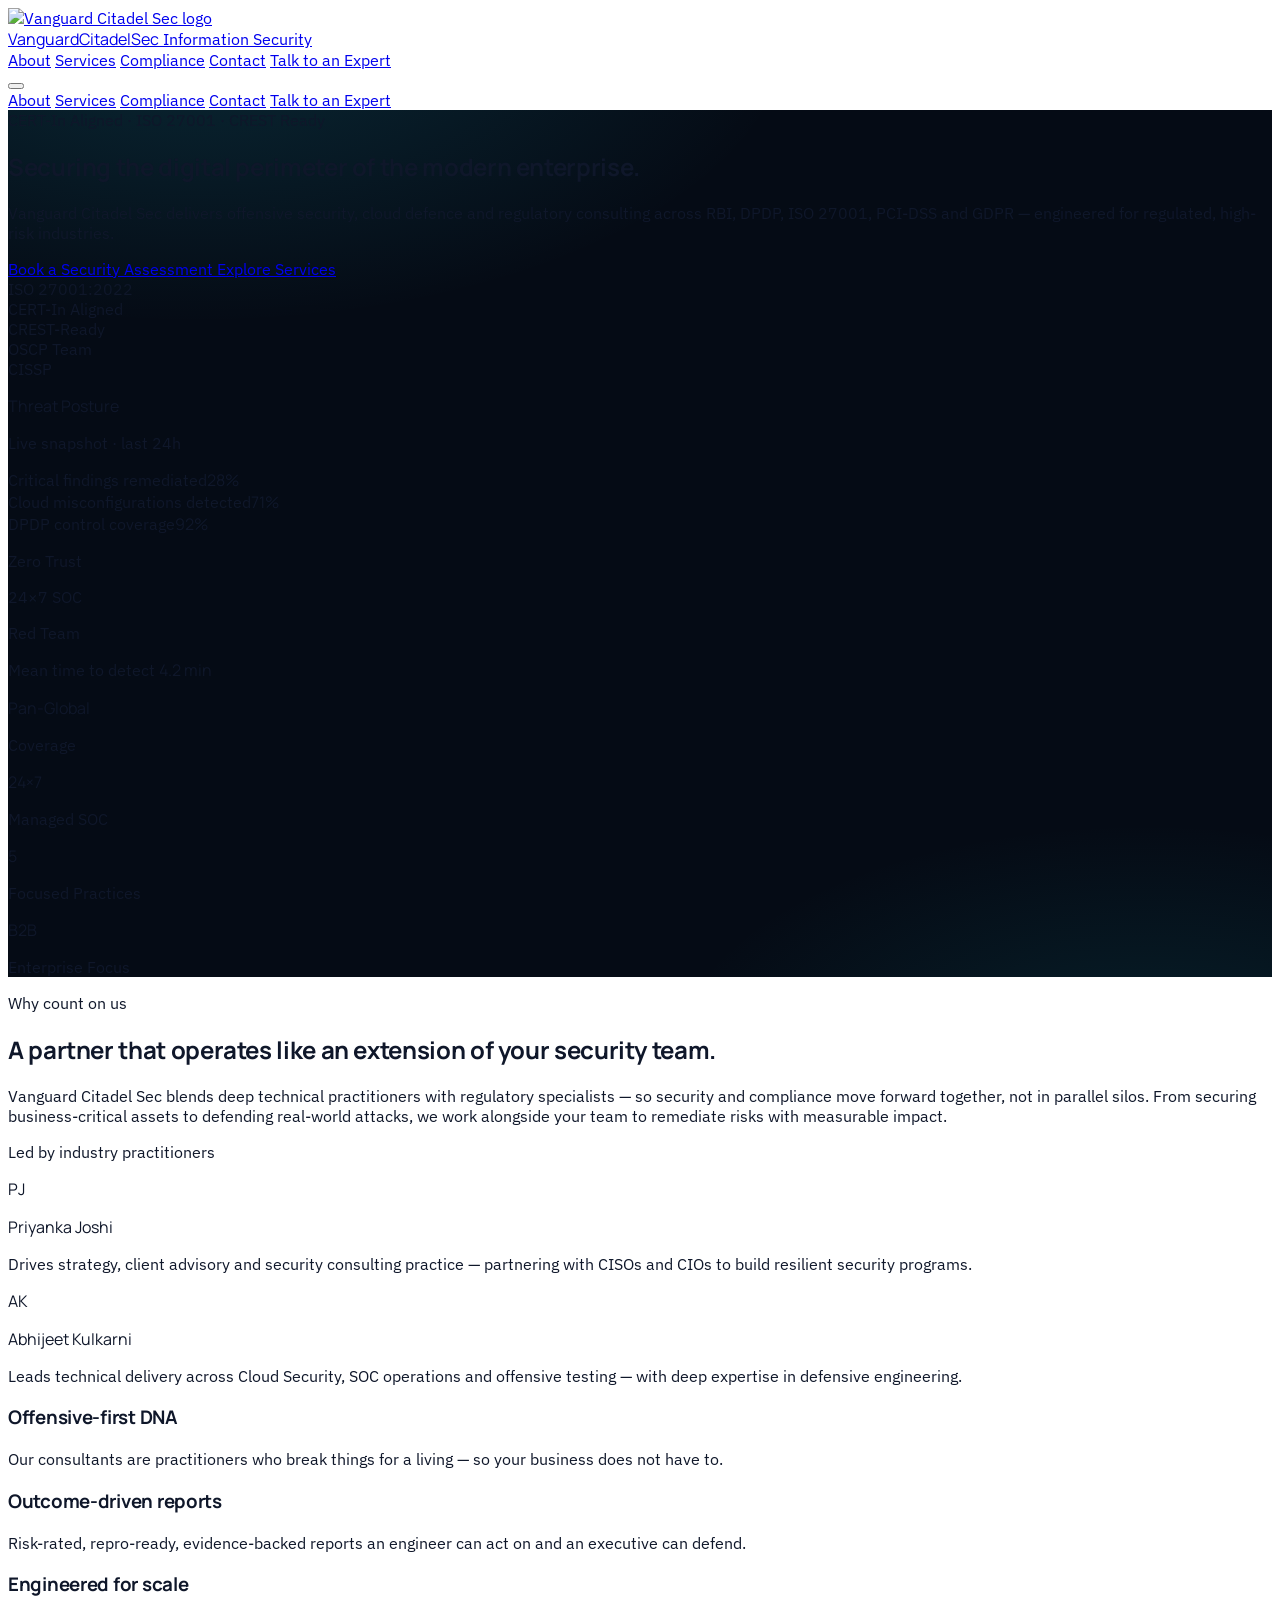
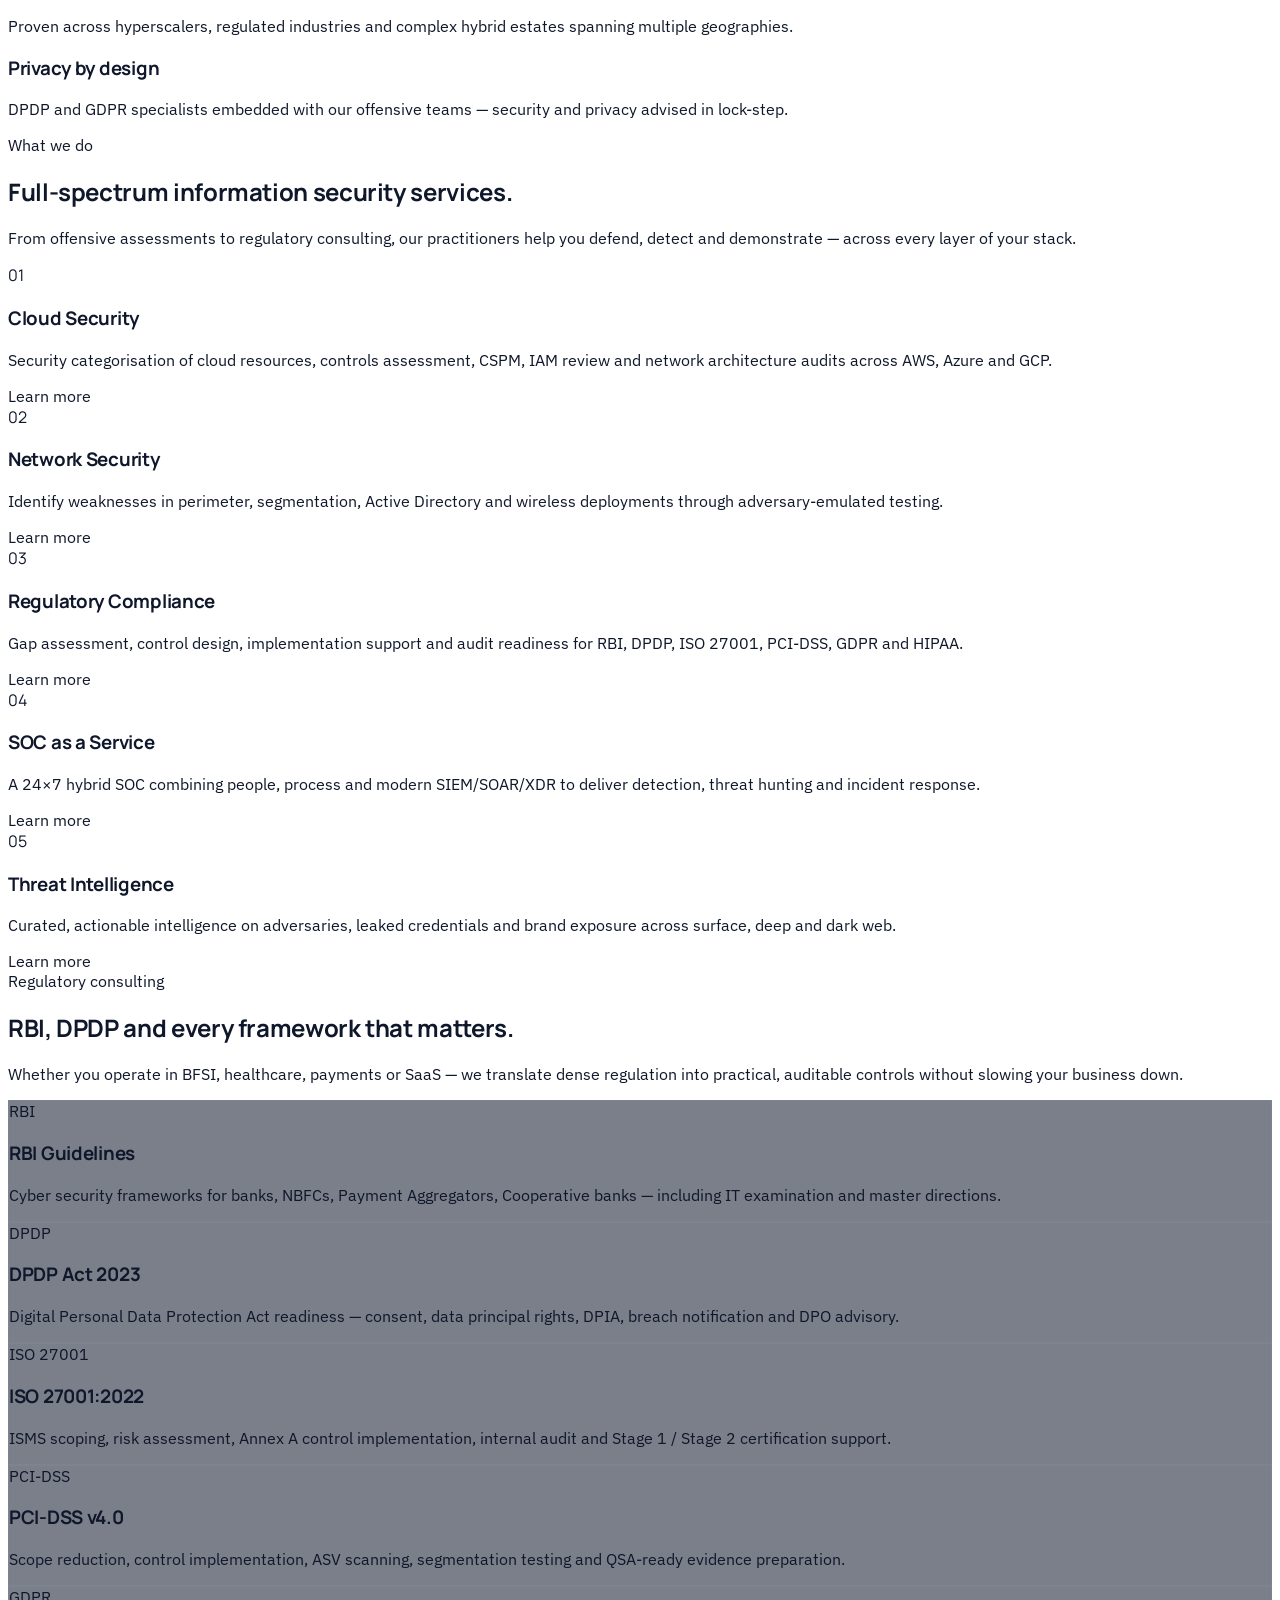
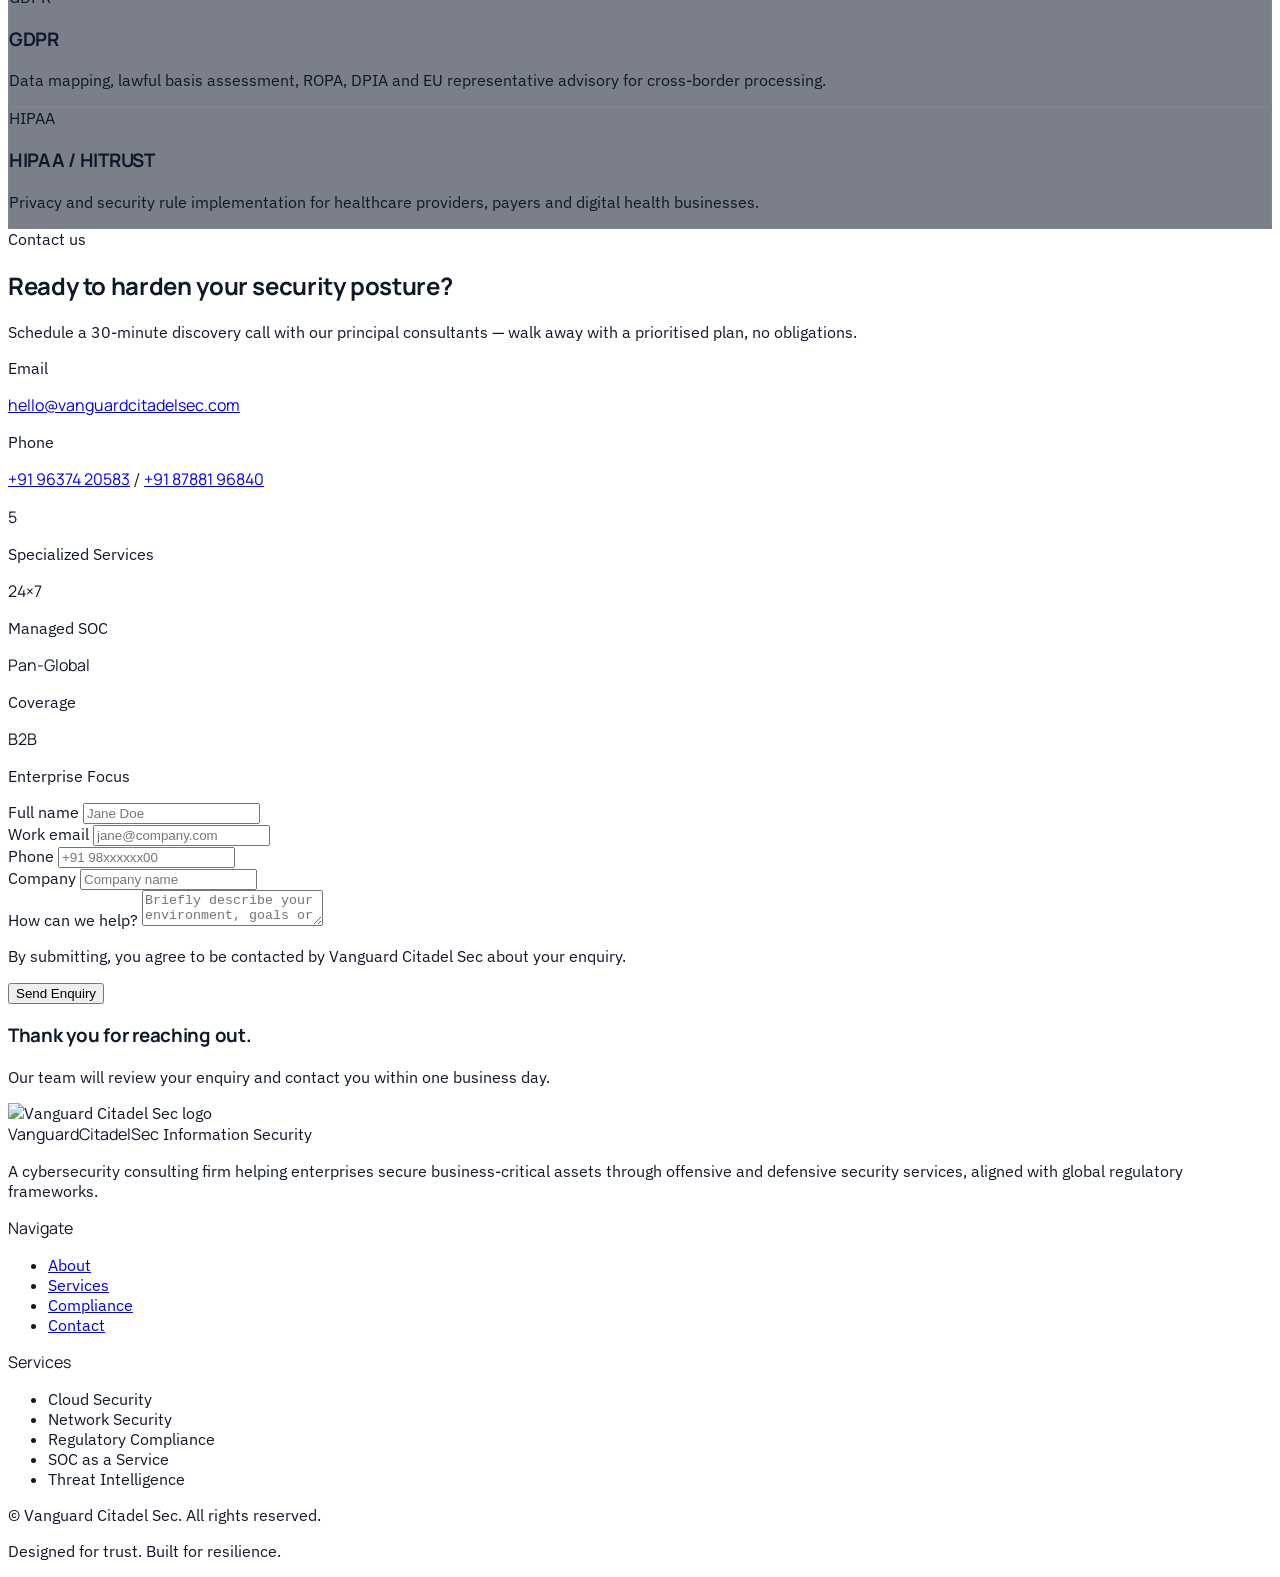
==== exports/alternating-theme/index.html @ a5747450 "auto-commit for 48ecdafd-5407-488c-833c-3a4fef40ceae" ====
<!DOCTYPE html>
<html lang="en">
<head>
  <meta charset="UTF-8" />
  <meta name="viewport" content="width=device-width, initial-scale=1.0" />
  <title>Vanguard Citadel Sec — Information Security, Compliance & Managed SOC</title>
  <meta name="description" content="Vanguard Citadel Sec delivers offensive security, cloud defence and regulatory consulting across RBI, DPDP, ISO 27001, PCI-DSS and GDPR." />

  <script src="https://cdn.tailwindcss.com"></script>
  <link rel="preconnect" href="https://fonts.googleapis.com" />
  <link rel="preconnect" href="https://fonts.gstatic.com" crossorigin />
  <link href="https://fonts.googleapis.com/css2?family=Manrope:wght@400;500;600;700;800&family=IBM+Plex+Sans:wght@400;500;600&display=swap" rel="stylesheet" />
  <script src="https://unpkg.com/lucide@latest"></script>

  <style>
    html { scroll-behavior: smooth; }
    body { font-family: 'IBM Plex Sans', system-ui, sans-serif; color: #0F172A; background: #ffffff; }
    h1,h2,h3,h4,h5,h6 { font-family: 'Manrope', system-ui, sans-serif; letter-spacing: -0.015em; }
    ::selection { background: #06B6D4; color: #ffffff; }

    .bg-radial-cyan {
      background:
        radial-gradient(1000px 500px at 15% -10%, rgba(34, 211, 238, 0.15), transparent 60%),
        radial-gradient(800px 400px at 90% 110%, rgba(20, 184, 197, 0.12), transparent 60%),
        #050B15;
    }
    .bg-radial-cyan-soft {
      background:
        radial-gradient(700px 320px at 100% 0%, rgba(34, 211, 238, 0.10), transparent 55%),
        #050B15;
    }
    .bg-grid-dark {
      background-image:
        linear-gradient(to right, rgba(148, 163, 184, 0.07) 1px, transparent 1px),
        linear-gradient(to bottom, rgba(148, 163, 184, 0.07) 1px, transparent 1px);
      background-size: 56px 56px;
    }
    .card-dark {
      background-color: rgba(15, 23, 42, 0.55);
      border: 1px solid rgba(148, 163, 184, 0.10);
      backdrop-filter: blur(6px);
      transition: all .3s ease;
    }
    .card-dark:hover {
      border-color: rgba(34, 211, 238, 0.35);
      box-shadow: 0 0 0 1px rgba(34, 211, 238, 0.10), 0 20px 40px -20px rgba(34, 211, 238, 0.20);
    }
    @keyframes fadeUp { from {opacity:0;transform:translateY(16px)} to {opacity:1;transform:translateY(0)} }
    .animate-fade-up { animation: fadeUp .7s ease-out both; }
    .animate-delay-200 { animation-delay: .2s; }
    @keyframes pulseDot { 0%,100%{opacity:1} 50%{opacity:.35} }
    .pulse-dot { animation: pulseDot 1.8s ease-in-out infinite; }
    @keyframes barGrow { from { width: 0% } }
    .bar-animate { animation: barGrow 1.2s ease-out both; }
  </style>
</head>
<body class="text-slate-900 bg-white">

<!-- ========== NAV (dark) ========== -->
<header id="navbar" class="fixed top-0 left-0 right-0 z-50 transition-all duration-300 bg-[#050B15]/40 backdrop-blur-md border-b border-transparent">
  <div class="max-w-7xl mx-auto px-4 sm:px-6 lg:px-8 h-16 flex items-center justify-between">
    <a href="#home" class="flex items-center gap-3 group">
      <img src="https://customer-assets-m6fa6gv7.emergentagent.net/job_security-hub-151/artifacts/tc1fu0c7_logo.jpeg" alt="Vanguard Citadel Sec logo" class="h-10 w-10 rounded-full ring-1 ring-cyan-500/20 group-hover:ring-cyan-400/50 transition-all" />
      <div class="flex flex-col leading-tight text-left">
        <span class="font-extrabold tracking-tight text-white text-sm sm:text-base" style="font-family:'Manrope',sans-serif;">Vanguard<span class="text-cyan-400">Citadel</span>Sec</span>
        <span class="text-[10px] tracking-[0.25em] uppercase text-slate-400 font-semibold">Information Security</span>
      </div>
    </a>
    <nav class="hidden md:flex items-center gap-8">
      <a href="#about" class="text-sm font-medium text-slate-300 hover:text-cyan-400 transition-colors">About</a>
      <a href="#services" class="text-sm font-medium text-slate-300 hover:text-cyan-400 transition-colors">Services</a>
      <a href="#compliance" class="text-sm font-medium text-slate-300 hover:text-cyan-400 transition-colors">Compliance</a>
      <a href="#contact" class="text-sm font-medium text-slate-300 hover:text-cyan-400 transition-colors">Contact</a>
      <a href="#contact" class="inline-flex items-center rounded-md bg-cyan-400 px-4 py-2 text-sm font-bold text-[#050B15] hover:bg-cyan-300 transition-colors shadow-[0_0_25px_rgba(34,211,238,0.35)]">Talk to an Expert</a>
    </nav>
    <button id="mobileToggle" class="md:hidden inline-flex items-center justify-center h-10 w-10 rounded-md text-slate-200 hover:bg-white/5" aria-label="Toggle menu">
      <i data-lucide="menu" class="h-5 w-5"></i>
    </button>
  </div>
  <div id="mobileMenu" class="hidden md:hidden border-t border-slate-800 bg-[#050B15]/95 backdrop-blur-xl">
    <div class="px-4 py-4 flex flex-col gap-2">
      <a href="#about" class="text-left px-3 py-2 rounded-md text-sm font-medium text-slate-200 hover:bg-white/5">About</a>
      <a href="#services" class="text-left px-3 py-2 rounded-md text-sm font-medium text-slate-200 hover:bg-white/5">Services</a>
      <a href="#compliance" class="text-left px-3 py-2 rounded-md text-sm font-medium text-slate-200 hover:bg-white/5">Compliance</a>
      <a href="#contact" class="text-left px-3 py-2 rounded-md text-sm font-medium text-slate-200 hover:bg-white/5">Contact</a>
      <a href="#contact" class="mt-2 inline-flex items-center justify-center rounded-md bg-cyan-400 px-4 py-2 text-sm font-bold text-[#050B15]">Talk to an Expert</a>
    </div>
  </div>
</header>

<!-- ========== HERO (dark) ========== -->
<section id="home" class="relative pt-32 pb-16 lg:pt-40 lg:pb-24 bg-radial-cyan overflow-hidden">
  <div aria-hidden class="absolute inset-0 bg-grid-dark opacity-30" style="mask-image: radial-gradient(ellipse at top, black 35%, transparent 80%); -webkit-mask-image: radial-gradient(ellipse at top, black 35%, transparent 80%);"></div>

  <div class="relative max-w-7xl mx-auto px-4 sm:px-6 lg:px-8 grid lg:grid-cols-12 gap-12 lg:gap-16 items-center">
    <div class="lg:col-span-7 animate-fade-up">
      <div class="inline-flex items-center gap-2 rounded-full border border-cyan-500/25 bg-cyan-400/5 px-3 py-1.5 text-xs font-semibold text-cyan-300">
        <i data-lucide="sparkles" class="h-3.5 w-3.5"></i>
        <span class="tracking-wide">CERT-In Aligned · ISO 27001 · CREST Ready</span>
      </div>
      <h1 class="mt-6 text-4xl sm:text-5xl lg:text-6xl font-extrabold tracking-tight text-white leading-[1.05]" style="font-family:'Manrope',sans-serif;">
        Securing the digital <span class="text-cyan-400">perimeter</span> of the modern enterprise.
      </h1>
      <p class="mt-6 max-w-2xl text-base sm:text-lg leading-relaxed text-slate-300">
        Vanguard Citadel Sec delivers offensive security, cloud defence and regulatory consulting across RBI, DPDP, ISO 27001, PCI-DSS and GDPR — engineered for regulated, high-risk industries.
      </p>
      <div class="mt-8 flex flex-wrap items-center gap-4">
        <a href="#contact" class="inline-flex items-center gap-2 rounded-md bg-cyan-400 px-6 py-3 text-sm font-bold text-[#050B15] hover:bg-cyan-300 transition-colors shadow-[0_0_35px_rgba(34,211,238,0.35)]">
          Book a Security Assessment <i data-lucide="arrow-right" class="h-4 w-4"></i>
        </a>
        <a href="#services" class="inline-flex items-center gap-2 rounded-md border border-slate-700 bg-white/5 px-6 py-3 text-sm font-semibold text-slate-100 hover:border-cyan-500/50 hover:bg-white/10 transition-colors">Explore Services</a>
      </div>
      <div class="mt-10 grid grid-cols-2 sm:grid-cols-3 lg:grid-cols-5 gap-x-6 gap-y-3">
        <div class="flex items-center gap-2 text-xs sm:text-sm text-slate-400"><i data-lucide="check-circle-2" class="h-4 w-4 text-cyan-400 shrink-0"></i><span>ISO 27001:2022</span></div>
        <div class="flex items-center gap-2 text-xs sm:text-sm text-slate-400"><i data-lucide="check-circle-2" class="h-4 w-4 text-cyan-400 shrink-0"></i><span>CERT-In Aligned</span></div>
        <div class="flex items-center gap-2 text-xs sm:text-sm text-slate-400"><i data-lucide="check-circle-2" class="h-4 w-4 text-cyan-400 shrink-0"></i><span>CREST-Ready</span></div>
        <div class="flex items-center gap-2 text-xs sm:text-sm text-slate-400"><i data-lucide="check-circle-2" class="h-4 w-4 text-cyan-400 shrink-0"></i><span>OSCP Team</span></div>
        <div class="flex items-center gap-2 text-xs sm:text-sm text-slate-400"><i data-lucide="check-circle-2" class="h-4 w-4 text-cyan-400 shrink-0"></i><span>CISSP</span></div>
      </div>
    </div>

    <div class="lg:col-span-5 animate-fade-up animate-delay-200">
      <div class="relative rounded-2xl border border-slate-800/80 bg-slate-900/60 backdrop-blur-xl p-6 shadow-2xl">
        <div class="absolute -inset-px rounded-2xl bg-gradient-to-br from-cyan-500/10 via-transparent to-transparent pointer-events-none"></div>
        <div class="relative flex items-start justify-between">
          <div class="flex items-center gap-3">
            <span class="inline-flex h-10 w-10 items-center justify-center rounded-md bg-cyan-400/10 text-cyan-400 border border-cyan-400/20"><i data-lucide="shield-check" class="h-5 w-5"></i></span>
            <div>
              <p class="font-semibold text-white" style="font-family:'Manrope',sans-serif;">Threat Posture</p>
              <p class="text-xs text-slate-400">Live snapshot · last 24h</p>
            </div>
          </div>
          <span class="relative flex h-3 w-3">
            <span class="pulse-dot absolute inline-flex h-full w-full rounded-full bg-emerald-400 opacity-75"></span>
            <span class="relative inline-flex rounded-full h-3 w-3 bg-emerald-400"></span>
          </span>
        </div>
        <div class="relative mt-6 space-y-5">
          <div>
            <div class="flex items-center justify-between text-sm"><span class="text-slate-300">Critical findings remediated</span><span class="font-bold text-white" style="font-family:'Manrope',sans-serif;">28%</span></div>
            <div class="mt-2 h-1.5 w-full rounded-full bg-slate-800 overflow-hidden"><div class="bar-animate h-full rounded-full bg-gradient-to-r from-cyan-500 to-cyan-300" style="width:28%"></div></div>
          </div>
          <div>
            <div class="flex items-center justify-between text-sm"><span class="text-slate-300">Cloud misconfigurations detected</span><span class="font-bold text-white" style="font-family:'Manrope',sans-serif;">71%</span></div>
            <div class="mt-2 h-1.5 w-full rounded-full bg-slate-800 overflow-hidden"><div class="bar-animate h-full rounded-full bg-gradient-to-r from-cyan-500 to-cyan-300" style="width:71%"></div></div>
          </div>
          <div>
            <div class="flex items-center justify-between text-sm"><span class="text-slate-300">DPDP control coverage</span><span class="font-bold text-white" style="font-family:'Manrope',sans-serif;">92%</span></div>
            <div class="mt-2 h-1.5 w-full rounded-full bg-slate-800 overflow-hidden"><div class="bar-animate h-full rounded-full bg-gradient-to-r from-cyan-500 to-cyan-300" style="width:92%"></div></div>
          </div>
        </div>
        <div class="relative mt-6 grid grid-cols-3 gap-3">
          <div class="rounded-lg border border-slate-800 bg-slate-950/60 p-3 text-center hover:border-cyan-500/40 transition-colors"><i data-lucide="shield" class="h-4 w-4 text-cyan-400 mx-auto"></i><p class="mt-2 text-[11px] font-semibold text-slate-200">Zero Trust</p></div>
          <div class="rounded-lg border border-slate-800 bg-slate-950/60 p-3 text-center hover:border-cyan-500/40 transition-colors"><i data-lucide="server" class="h-4 w-4 text-cyan-400 mx-auto"></i><p class="mt-2 text-[11px] font-semibold text-slate-200">24×7 SOC</p></div>
          <div class="rounded-lg border border-slate-800 bg-slate-950/60 p-3 text-center hover:border-cyan-500/40 transition-colors"><i data-lucide="swords" class="h-4 w-4 text-cyan-400 mx-auto"></i><p class="mt-2 text-[11px] font-semibold text-slate-200">Red Team</p></div>
        </div>
        <div class="relative mt-6 flex items-center justify-between rounded-lg border border-cyan-500/20 bg-cyan-400/5 px-4 py-3">
          <span class="text-[10px] tracking-[0.2em] uppercase font-semibold text-cyan-300">Mean time to detect</span>
          <span class="text-lg font-extrabold text-white" style="font-family:'Manrope',sans-serif;">4.2 min</span>
        </div>
      </div>
    </div>
  </div>

  <div class="relative max-w-7xl mx-auto px-4 sm:px-6 lg:px-8 mt-20">
    <div class="grid grid-cols-2 sm:grid-cols-4 gap-4 lg:gap-6">
      <div class="rounded-xl border border-slate-800/70 bg-slate-900/30 p-5 hover:border-cyan-500/30 transition-colors"><p class="text-2xl sm:text-3xl font-extrabold text-white" style="font-family:'Manrope',sans-serif;">Pan-Global</p><p class="mt-1 text-xs tracking-wider uppercase text-slate-400 font-semibold">Coverage</p></div>
      <div class="rounded-xl border border-slate-800/70 bg-slate-900/30 p-5 hover:border-cyan-500/30 transition-colors"><p class="text-2xl sm:text-3xl font-extrabold text-white" style="font-family:'Manrope',sans-serif;">24×7</p><p class="mt-1 text-xs tracking-wider uppercase text-slate-400 font-semibold">Managed SOC</p></div>
      <div class="rounded-xl border border-slate-800/70 bg-slate-900/30 p-5 hover:border-cyan-500/30 transition-colors"><p class="text-2xl sm:text-3xl font-extrabold text-white" style="font-family:'Manrope',sans-serif;">5</p><p class="mt-1 text-xs tracking-wider uppercase text-slate-400 font-semibold">Focused Practices</p></div>
      <div class="rounded-xl border border-slate-800/70 bg-slate-900/30 p-5 hover:border-cyan-500/30 transition-colors"><p class="text-2xl sm:text-3xl font-extrabold text-white" style="font-family:'Manrope',sans-serif;">B2B</p><p class="mt-1 text-xs tracking-wider uppercase text-slate-400 font-semibold">Enterprise Focus</p></div>
    </div>
  </div>
</section>

<!-- ========== ABOUT (light) ========== -->
<section id="about" class="relative py-20 lg:py-28 bg-white">
  <div class="max-w-7xl mx-auto px-4 sm:px-6 lg:px-8">
    <div class="grid lg:grid-cols-12 gap-12 items-start">
      <div class="lg:col-span-5">
        <span class="text-xs tracking-[0.25em] uppercase font-semibold text-cyan-600">Why count on us</span>
        <h2 class="mt-4 text-3xl sm:text-4xl lg:text-5xl font-bold tracking-tight text-slate-900 leading-[1.1]" style="font-family:'Manrope',sans-serif;">
          A partner that operates like an <span class="text-cyan-600">extension</span> of your security team.
        </h2>
        <p class="mt-6 text-base sm:text-lg leading-relaxed text-slate-600">
          Vanguard Citadel Sec blends deep technical practitioners with regulatory specialists — so security and compliance move forward together, not in parallel silos. From securing business-critical assets to defending real-world attacks, we work alongside your team to remediate risks with measurable impact.
        </p>

        <div class="mt-10 space-y-4">
          <p class="text-xs tracking-[0.25em] uppercase font-semibold text-slate-500">Led by industry practitioners</p>
          <div class="flex items-start gap-4 rounded-xl border border-slate-200 bg-white p-5 hover:border-cyan-400 hover:shadow-md transition-all">
            <div class="h-12 w-12 shrink-0 rounded-lg bg-cyan-50 border border-cyan-200 text-cyan-700 flex items-center justify-center font-bold text-base" style="font-family:'Manrope',sans-serif;">PJ</div>
            <div>
              <p class="font-semibold text-slate-900" style="font-family:'Manrope',sans-serif;">Priyanka Joshi</p>
              <p class="mt-2 text-sm text-slate-600 leading-relaxed">Drives strategy, client advisory and security consulting practice — partnering with CISOs and CIOs to build resilient security programs.</p>
            </div>
          </div>
          <div class="flex items-start gap-4 rounded-xl border border-slate-200 bg-white p-5 hover:border-cyan-400 hover:shadow-md transition-all">
            <div class="h-12 w-12 shrink-0 rounded-lg bg-cyan-50 border border-cyan-200 text-cyan-700 flex items-center justify-center font-bold text-base" style="font-family:'Manrope',sans-serif;">AK</div>
            <div>
              <p class="font-semibold text-slate-900" style="font-family:'Manrope',sans-serif;">Abhijeet Kulkarni</p>
              <p class="mt-2 text-sm text-slate-600 leading-relaxed">Leads technical delivery across Cloud Security, SOC operations and offensive testing — with deep expertise in defensive engineering.</p>
            </div>
          </div>
        </div>
      </div>

      <div class="lg:col-span-7">
        <div class="grid sm:grid-cols-2 gap-4 lg:gap-6">
          <div class="rounded-xl border border-slate-200 bg-white p-6 hover:border-cyan-400 hover:shadow-lg transition-all">
            <span class="inline-flex h-11 w-11 items-center justify-center rounded-md bg-cyan-50 border border-cyan-100 text-cyan-600"><i data-lucide="swords" class="h-5 w-5"></i></span>
            <h3 class="mt-5 text-lg font-semibold text-slate-900" style="font-family:'Manrope',sans-serif;">Offensive-first DNA</h3>
            <p class="mt-2 text-sm text-slate-600 leading-relaxed">Our consultants are practitioners who break things for a living — so your business does not have to.</p>
          </div>
          <div class="rounded-xl border border-slate-200 bg-white p-6 hover:border-cyan-400 hover:shadow-lg transition-all">
            <span class="inline-flex h-11 w-11 items-center justify-center rounded-md bg-cyan-50 border border-cyan-100 text-cyan-600"><i data-lucide="file-bar-chart" class="h-5 w-5"></i></span>
            <h3 class="mt-5 text-lg font-semibold text-slate-900" style="font-family:'Manrope',sans-serif;">Outcome-driven reports</h3>
            <p class="mt-2 text-sm text-slate-600 leading-relaxed">Risk-rated, repro-ready, evidence-backed reports an engineer can act on and an executive can defend.</p>
          </div>
          <div class="rounded-xl border border-slate-200 bg-white p-6 hover:border-cyan-400 hover:shadow-lg transition-all">
            <span class="inline-flex h-11 w-11 items-center justify-center rounded-md bg-cyan-50 border border-cyan-100 text-cyan-600"><i data-lucide="layers" class="h-5 w-5"></i></span>
            <h3 class="mt-5 text-lg font-semibold text-slate-900" style="font-family:'Manrope',sans-serif;">Engineered for scale</h3>
            <p class="mt-2 text-sm text-slate-600 leading-relaxed">Proven across hyperscalers, regulated industries and complex hybrid estates spanning multiple geographies.</p>
          </div>
          <div class="rounded-xl border border-slate-200 bg-white p-6 hover:border-cyan-400 hover:shadow-lg transition-all">
            <span class="inline-flex h-11 w-11 items-center justify-center rounded-md bg-cyan-50 border border-cyan-100 text-cyan-600"><i data-lucide="shield-check" class="h-5 w-5"></i></span>
            <h3 class="mt-5 text-lg font-semibold text-slate-900" style="font-family:'Manrope',sans-serif;">Privacy by design</h3>
            <p class="mt-2 text-sm text-slate-600 leading-relaxed">DPDP and GDPR specialists embedded with our offensive teams — security and privacy advised in lock-step.</p>
          </div>
        </div>
      </div>
    </div>
  </div>
</section>

<!-- ========== SERVICES (light) ========== -->
<section id="services" class="relative py-20 lg:py-28 bg-slate-50 border-t border-slate-200/70">
  <div class="relative max-w-7xl mx-auto px-4 sm:px-6 lg:px-8">
    <div class="max-w-3xl">
      <span class="text-xs tracking-[0.25em] uppercase font-semibold text-cyan-600">What we do</span>
      <h2 class="mt-4 text-3xl sm:text-4xl lg:text-5xl font-bold tracking-tight text-slate-900 leading-[1.1]" style="font-family:'Manrope',sans-serif;">Full-spectrum <span class="text-cyan-600">information security</span> services.</h2>
      <p class="mt-5 text-base sm:text-lg leading-relaxed text-slate-600">From offensive assessments to regulatory consulting, our practitioners help you defend, detect and demonstrate — across every layer of your stack.</p>
    </div>
    <div class="mt-14 grid grid-cols-1 sm:grid-cols-2 lg:grid-cols-3 gap-5 lg:gap-6">
      <article class="group relative rounded-xl border border-slate-200 bg-white p-6 sm:p-7 hover:border-cyan-400 hover:shadow-xl hover:-translate-y-1 transition-all duration-300">
        <div class="flex items-center justify-between">
          <span class="inline-flex h-11 w-11 items-center justify-center rounded-md bg-cyan-50 border border-cyan-100 text-cyan-600 group-hover:bg-cyan-100 transition-colors"><i data-lucide="cloud" class="h-5 w-5"></i></span>
          <span class="text-xs tracking-widest font-semibold text-slate-300" style="font-family:'Manrope',sans-serif;">01</span>
        </div>
        <h3 class="mt-6 text-lg font-semibold text-slate-900" style="font-family:'Manrope',sans-serif;">Cloud Security</h3>
        <p class="mt-3 text-sm text-slate-600 leading-relaxed">Security categorisation of cloud resources, controls assessment, CSPM, IAM review and network architecture audits across AWS, Azure and GCP.</p>
        <div class="mt-6 inline-flex items-center gap-1.5 text-xs font-semibold tracking-wider uppercase text-cyan-600">Learn more <i data-lucide="arrow-right" class="h-3.5 w-3.5"></i></div>
      </article>
      <article class="group relative rounded-xl border border-slate-200 bg-white p-6 sm:p-7 hover:border-cyan-400 hover:shadow-xl hover:-translate-y-1 transition-all duration-300">
        <div class="flex items-center justify-between">
          <span class="inline-flex h-11 w-11 items-center justify-center rounded-md bg-cyan-50 border border-cyan-100 text-cyan-600 group-hover:bg-cyan-100 transition-colors"><i data-lucide="network" class="h-5 w-5"></i></span>
          <span class="text-xs tracking-widest font-semibold text-slate-300" style="font-family:'Manrope',sans-serif;">02</span>
        </div>
        <h3 class="mt-6 text-lg font-semibold text-slate-900" style="font-family:'Manrope',sans-serif;">Network Security</h3>
        <p class="mt-3 text-sm text-slate-600 leading-relaxed">Identify weaknesses in perimeter, segmentation, Active Directory and wireless deployments through adversary-emulated testing.</p>
        <div class="mt-6 inline-flex items-center gap-1.5 text-xs font-semibold tracking-wider uppercase text-cyan-600">Learn more <i data-lucide="arrow-right" class="h-3.5 w-3.5"></i></div>
      </article>
      <article class="group relative rounded-xl border border-slate-200 bg-white p-6 sm:p-7 hover:border-cyan-400 hover:shadow-xl hover:-translate-y-1 transition-all duration-300">
        <div class="flex items-center justify-between">
          <span class="inline-flex h-11 w-11 items-center justify-center rounded-md bg-cyan-50 border border-cyan-100 text-cyan-600 group-hover:bg-cyan-100 transition-colors"><i data-lucide="scroll-text" class="h-5 w-5"></i></span>
          <span class="text-xs tracking-widest font-semibold text-slate-300" style="font-family:'Manrope',sans-serif;">03</span>
        </div>
        <h3 class="mt-6 text-lg font-semibold text-slate-900" style="font-family:'Manrope',sans-serif;">Regulatory Compliance</h3>
        <p class="mt-3 text-sm text-slate-600 leading-relaxed">Gap assessment, control design, implementation support and audit readiness for RBI, DPDP, ISO 27001, PCI-DSS, GDPR and HIPAA.</p>
        <div class="mt-6 inline-flex items-center gap-1.5 text-xs font-semibold tracking-wider uppercase text-cyan-600">Learn more <i data-lucide="arrow-right" class="h-3.5 w-3.5"></i></div>
      </article>
      <article class="group relative rounded-xl border border-slate-200 bg-white p-6 sm:p-7 hover:border-cyan-400 hover:shadow-xl hover:-translate-y-1 transition-all duration-300">
        <div class="flex items-center justify-between">
          <span class="inline-flex h-11 w-11 items-center justify-center rounded-md bg-cyan-50 border border-cyan-100 text-cyan-600 group-hover:bg-cyan-100 transition-colors"><i data-lucide="shield-alert" class="h-5 w-5"></i></span>
          <span class="text-xs tracking-widest font-semibold text-slate-300" style="font-family:'Manrope',sans-serif;">04</span>
        </div>
        <h3 class="mt-6 text-lg font-semibold text-slate-900" style="font-family:'Manrope',sans-serif;">SOC as a Service</h3>
        <p class="mt-3 text-sm text-slate-600 leading-relaxed">A 24×7 hybrid SOC combining people, process and modern SIEM/SOAR/XDR to deliver detection, threat hunting and incident response.</p>
        <div class="mt-6 inline-flex items-center gap-1.5 text-xs font-semibold tracking-wider uppercase text-cyan-600">Learn more <i data-lucide="arrow-right" class="h-3.5 w-3.5"></i></div>
      </article>
      <article class="group relative rounded-xl border border-slate-200 bg-white p-6 sm:p-7 hover:border-cyan-400 hover:shadow-xl hover:-translate-y-1 transition-all duration-300">
        <div class="flex items-center justify-between">
          <span class="inline-flex h-11 w-11 items-center justify-center rounded-md bg-cyan-50 border border-cyan-100 text-cyan-600 group-hover:bg-cyan-100 transition-colors"><i data-lucide="eye" class="h-5 w-5"></i></span>
          <span class="text-xs tracking-widest font-semibold text-slate-300" style="font-family:'Manrope',sans-serif;">05</span>
        </div>
        <h3 class="mt-6 text-lg font-semibold text-slate-900" style="font-family:'Manrope',sans-serif;">Threat Intelligence</h3>
        <p class="mt-3 text-sm text-slate-600 leading-relaxed">Curated, actionable intelligence on adversaries, leaked credentials and brand exposure across surface, deep and dark web.</p>
        <div class="mt-6 inline-flex items-center gap-1.5 text-xs font-semibold tracking-wider uppercase text-cyan-600">Learn more <i data-lucide="arrow-right" class="h-3.5 w-3.5"></i></div>
      </article>
    </div>
  </div>
</section>

<!-- ========== COMPLIANCE (dark) ========== -->
<section id="compliance" class="relative py-20 lg:py-28 bg-[#050B15] overflow-hidden">
  <div aria-hidden class="absolute inset-0 bg-radial-cyan-soft opacity-70"></div>
  <div class="relative max-w-7xl mx-auto px-4 sm:px-6 lg:px-8">
    <div class="max-w-3xl">
      <span class="text-xs tracking-[0.25em] uppercase font-semibold text-cyan-400">Regulatory consulting</span>
      <h2 class="mt-4 text-3xl sm:text-4xl lg:text-5xl font-bold tracking-tight text-white leading-[1.1]" style="font-family:'Manrope',sans-serif;">RBI, DPDP and every framework <span class="text-cyan-400">that matters.</span></h2>
      <p class="mt-5 text-base sm:text-lg leading-relaxed text-slate-400">Whether you operate in BFSI, healthcare, payments or SaaS — we translate dense regulation into practical, auditable controls without slowing your business down.</p>
    </div>
    <div class="mt-14 grid grid-cols-1 sm:grid-cols-2 lg:grid-cols-3 gap-5 lg:gap-6">
      <div class="card-dark rounded-xl p-6">
        <span class="inline-block rounded-md bg-cyan-400/10 border border-cyan-400/20 px-2.5 py-1 text-[11px] font-bold tracking-wider text-cyan-300">RBI</span>
        <h3 class="mt-4 text-lg font-semibold text-white" style="font-family:'Manrope',sans-serif;">RBI Guidelines</h3>
        <p class="mt-2 text-sm text-slate-400 leading-relaxed">Cyber security frameworks for banks, NBFCs, Payment Aggregators, Cooperative banks — including IT examination and master directions.</p>
      </div>
      <div class="card-dark rounded-xl p-6">
        <span class="inline-block rounded-md bg-cyan-400/10 border border-cyan-400/20 px-2.5 py-1 text-[11px] font-bold tracking-wider text-cyan-300">DPDP</span>
        <h3 class="mt-4 text-lg font-semibold text-white" style="font-family:'Manrope',sans-serif;">DPDP Act 2023</h3>
        <p class="mt-2 text-sm text-slate-400 leading-relaxed">Digital Personal Data Protection Act readiness — consent, data principal rights, DPIA, breach notification and DPO advisory.</p>
      </div>
      <div class="card-dark rounded-xl p-6">
        <span class="inline-block rounded-md bg-cyan-400/10 border border-cyan-400/20 px-2.5 py-1 text-[11px] font-bold tracking-wider text-cyan-300">ISO 27001</span>
        <h3 class="mt-4 text-lg font-semibold text-white" style="font-family:'Manrope',sans-serif;">ISO 27001:2022</h3>
        <p class="mt-2 text-sm text-slate-400 leading-relaxed">ISMS scoping, risk assessment, Annex A control implementation, internal audit and Stage 1 / Stage 2 certification support.</p>
      </div>
      <div class="card-dark rounded-xl p-6">
        <span class="inline-block rounded-md bg-cyan-400/10 border border-cyan-400/20 px-2.5 py-1 text-[11px] font-bold tracking-wider text-cyan-300">PCI-DSS</span>
        <h3 class="mt-4 text-lg font-semibold text-white" style="font-family:'Manrope',sans-serif;">PCI-DSS v4.0</h3>
        <p class="mt-2 text-sm text-slate-400 leading-relaxed">Scope reduction, control implementation, ASV scanning, segmentation testing and QSA-ready evidence preparation.</p>
      </div>
      <div class="card-dark rounded-xl p-6">
        <span class="inline-block rounded-md bg-cyan-400/10 border border-cyan-400/20 px-2.5 py-1 text-[11px] font-bold tracking-wider text-cyan-300">GDPR</span>
        <h3 class="mt-4 text-lg font-semibold text-white" style="font-family:'Manrope',sans-serif;">GDPR</h3>
        <p class="mt-2 text-sm text-slate-400 leading-relaxed">Data mapping, lawful basis assessment, ROPA, DPIA and EU representative advisory for cross-border processing.</p>
      </div>
      <div class="card-dark rounded-xl p-6">
        <span class="inline-block rounded-md bg-cyan-400/10 border border-cyan-400/20 px-2.5 py-1 text-[11px] font-bold tracking-wider text-cyan-300">HIPAA</span>
        <h3 class="mt-4 text-lg font-semibold text-white" style="font-family:'Manrope',sans-serif;">HIPAA / HITRUST</h3>
        <p class="mt-2 text-sm text-slate-400 leading-relaxed">Privacy and security rule implementation for healthcare providers, payers and digital health businesses.</p>
      </div>
    </div>
  </div>
</section>

<!-- ========== CONTACT (light) ========== -->
<section id="contact" class="relative py-20 lg:py-28 bg-white border-t border-slate-200/70">
  <div class="relative max-w-7xl mx-auto px-4 sm:px-6 lg:px-8 grid lg:grid-cols-12 gap-12">
    <div class="lg:col-span-5">
      <span class="text-xs tracking-[0.25em] uppercase font-semibold text-cyan-600">Contact us</span>
      <h2 class="mt-4 text-3xl sm:text-4xl lg:text-5xl font-bold tracking-tight text-slate-900 leading-[1.1]" style="font-family:'Manrope',sans-serif;">Ready to harden your <span class="text-cyan-600">security posture?</span></h2>
      <p class="mt-5 text-base sm:text-lg leading-relaxed text-slate-600">Schedule a 30-minute discovery call with our principal consultants — walk away with a prioritised plan, no obligations.</p>

      <div class="mt-10 space-y-4">
        <div class="flex items-start gap-4 rounded-xl border border-slate-200 bg-slate-50 p-4 hover:border-cyan-400 transition-colors">
          <span class="inline-flex h-10 w-10 items-center justify-center rounded-md bg-cyan-50 border border-cyan-100 text-cyan-600"><i data-lucide="mail" class="h-5 w-5"></i></span>
          <div>
            <p class="text-xs tracking-wider uppercase text-slate-500 font-semibold">Email</p>
            <a href="mailto:hello@vanguardcitadelsec.com" class="font-semibold text-slate-900 hover:text-cyan-600 transition-colors" style="font-family:'Manrope',sans-serif;">hello@vanguardcitadelsec.com</a>
          </div>
        </div>
        <div class="flex items-start gap-4 rounded-xl border border-slate-200 bg-slate-50 p-4 hover:border-cyan-400 transition-colors">
          <span class="inline-flex h-10 w-10 items-center justify-center rounded-md bg-cyan-50 border border-cyan-100 text-cyan-600"><i data-lucide="phone" class="h-5 w-5"></i></span>
          <div>
            <p class="text-xs tracking-wider uppercase text-slate-500 font-semibold">Phone</p>
            <div class="flex flex-col sm:flex-row sm:items-center sm:gap-3 mt-0.5">
              <a href="tel:+919637420583" class="font-semibold text-slate-900 hover:text-cyan-600 transition-colors" style="font-family:'Manrope',sans-serif;">+91 96374 20583</a>
              <span class="hidden sm:inline text-slate-400">/</span>
              <a href="tel:+918788196840" class="font-semibold text-slate-900 hover:text-cyan-600 transition-colors" style="font-family:'Manrope',sans-serif;">+91 87881 96840</a>
            </div>
          </div>
        </div>
      </div>

      <div class="mt-10 grid grid-cols-2 gap-3">
        <div class="rounded-xl border border-slate-200 bg-white p-4"><p class="text-xl font-extrabold text-slate-900" style="font-family:'Manrope',sans-serif;">5</p><p class="text-[11px] tracking-wider uppercase text-slate-500 font-semibold mt-1">Specialized Services</p></div>
        <div class="rounded-xl border border-slate-200 bg-white p-4"><p class="text-xl font-extrabold text-slate-900" style="font-family:'Manrope',sans-serif;">24×7</p><p class="text-[11px] tracking-wider uppercase text-slate-500 font-semibold mt-1">Managed SOC</p></div>
        <div class="rounded-xl border border-slate-200 bg-white p-4"><p class="text-xl font-extrabold text-slate-900" style="font-family:'Manrope',sans-serif;">Pan-Global</p><p class="text-[11px] tracking-wider uppercase text-slate-500 font-semibold mt-1">Coverage</p></div>
        <div class="rounded-xl border border-slate-200 bg-white p-4"><p class="text-xl font-extrabold text-slate-900" style="font-family:'Manrope',sans-serif;">B2B</p><p class="text-[11px] tracking-wider uppercase text-slate-500 font-semibold mt-1">Enterprise Focus</p></div>
      </div>
    </div>

    <div class="lg:col-span-7">
      <div class="rounded-2xl border border-slate-200 bg-white p-6 sm:p-8 shadow-lg">
        <form id="contactForm" class="grid grid-cols-1 sm:grid-cols-2 gap-5">
          <div class="sm:col-span-2">
            <label for="name" class="text-xs tracking-wider uppercase font-semibold text-slate-600">Full name</label>
            <input id="name" name="name" placeholder="Jane Doe" required class="mt-1.5 w-full h-11 rounded-md border border-slate-300 bg-white px-3 text-sm text-slate-900 placeholder:text-slate-400 focus:outline-none focus:border-cyan-500 focus:ring-1 focus:ring-cyan-500" />
          </div>
          <div>
            <label for="email" class="text-xs tracking-wider uppercase font-semibold text-slate-600">Work email</label>
            <input id="email" name="email" type="email" placeholder="jane@company.com" required class="mt-1.5 w-full h-11 rounded-md border border-slate-300 bg-white px-3 text-sm text-slate-900 placeholder:text-slate-400 focus:outline-none focus:border-cyan-500 focus:ring-1 focus:ring-cyan-500" />
          </div>
          <div>
            <label for="phone" class="text-xs tracking-wider uppercase font-semibold text-slate-600">Phone</label>
            <input id="phone" name="phone" placeholder="+91 98xxxxxx00" required class="mt-1.5 w-full h-11 rounded-md border border-slate-300 bg-white px-3 text-sm text-slate-900 placeholder:text-slate-400 focus:outline-none focus:border-cyan-500 focus:ring-1 focus:ring-cyan-500" />
          </div>
          <div class="sm:col-span-2">
            <label for="company" class="text-xs tracking-wider uppercase font-semibold text-slate-600">Company</label>
            <input id="company" name="company" placeholder="Company name" class="mt-1.5 w-full h-11 rounded-md border border-slate-300 bg-white px-3 text-sm text-slate-900 placeholder:text-slate-400 focus:outline-none focus:border-cyan-500 focus:ring-1 focus:ring-cyan-500" />
          </div>
          <div class="sm:col-span-2">
            <label for="message" class="text-xs tracking-wider uppercase font-semibold text-slate-600">How can we help?</label>
            <textarea id="message" name="message" placeholder="Briefly describe your environment, goals or scope..." required class="mt-1.5 w-full min-h-[140px] rounded-md border border-slate-300 bg-white p-3 text-sm text-slate-900 placeholder:text-slate-400 focus:outline-none focus:border-cyan-500 focus:ring-1 focus:ring-cyan-500 resize-y"></textarea>
          </div>
          <div class="sm:col-span-2 flex items-center justify-between gap-4 pt-2 flex-wrap">
            <p class="text-xs text-slate-500 max-w-sm">By submitting, you agree to be contacted by Vanguard Citadel Sec about your enquiry.</p>
            <button type="submit" class="inline-flex items-center gap-2 rounded-md bg-cyan-500 px-6 py-3 text-sm font-bold text-white hover:bg-cyan-600 transition-colors shadow-[0_0_25px_rgba(6,182,212,0.35)]">
              Send Enquiry <i data-lucide="send" class="h-4 w-4"></i>
            </button>
          </div>
        </form>
        <div id="contactSuccess" class="hidden flex-col items-center text-center py-12">
          <span class="inline-flex h-14 w-14 items-center justify-center rounded-full bg-cyan-50 border border-cyan-200 text-cyan-600"><i data-lucide="check-circle-2" class="h-7 w-7"></i></span>
          <h3 class="mt-6 text-2xl font-bold text-slate-900" style="font-family:'Manrope',sans-serif;">Thank you for reaching out.</h3>
          <p class="mt-3 text-slate-600 max-w-md">Our team will review your enquiry and contact you within one business day.</p>
        </div>
      </div>
    </div>
  </div>
</section>

<!-- ========== FOOTER (dark) ========== -->
<footer class="relative bg-[#020610] border-t border-slate-900 text-slate-400">
  <div class="max-w-7xl mx-auto px-4 sm:px-6 lg:px-8 py-16">
    <div class="grid grid-cols-1 md:grid-cols-12 gap-10">
      <div class="md:col-span-5">
        <div class="flex items-center gap-3">
          <img src="https://customer-assets-m6fa6gv7.emergentagent.net/job_security-hub-151/artifacts/tc1fu0c7_logo.jpeg" alt="Vanguard Citadel Sec logo" class="h-11 w-11 rounded-full ring-1 ring-cyan-500/30" />
          <div class="flex flex-col leading-tight">
            <span class="font-extrabold tracking-tight text-white text-base" style="font-family:'Manrope',sans-serif;">Vanguard<span class="text-cyan-400">Citadel</span>Sec</span>
            <span class="text-[10px] tracking-[0.25em] uppercase text-slate-500 font-semibold">Information Security</span>
          </div>
        </div>
        <p class="mt-5 max-w-md text-sm leading-relaxed text-slate-500">A cybersecurity consulting firm helping enterprises secure business-critical assets through offensive and defensive security services, aligned with global regulatory frameworks.</p>
        <div class="mt-6 flex items-center gap-3">
          <a href="#" aria-label="LinkedIn" class="inline-flex h-9 w-9 items-center justify-center rounded-md border border-slate-800 text-slate-400 hover:text-cyan-400 hover:border-cyan-500/40 transition-colors"><i data-lucide="linkedin" class="h-4 w-4"></i></a>
          <a href="#" aria-label="Twitter" class="inline-flex h-9 w-9 items-center justify-center rounded-md border border-slate-800 text-slate-400 hover:text-cyan-400 hover:border-cyan-500/40 transition-colors"><i data-lucide="twitter" class="h-4 w-4"></i></a>
          <a href="mailto:hello@vanguardcitadelsec.com" aria-label="Email" class="inline-flex h-9 w-9 items-center justify-center rounded-md border border-slate-800 text-slate-400 hover:text-cyan-400 hover:border-cyan-500/40 transition-colors"><i data-lucide="mail" class="h-4 w-4"></i></a>
        </div>
      </div>
      <div class="md:col-span-3">
        <p class="text-xs tracking-[0.25em] uppercase text-slate-500 font-semibold" style="font-family:'Manrope',sans-serif;">Navigate</p>
        <ul class="mt-4 space-y-2">
          <li><a href="#about" class="text-sm text-slate-400 hover:text-cyan-400 transition-colors">About</a></li>
          <li><a href="#services" class="text-sm text-slate-400 hover:text-cyan-400 transition-colors">Services</a></li>
          <li><a href="#compliance" class="text-sm text-slate-400 hover:text-cyan-400 transition-colors">Compliance</a></li>
          <li><a href="#contact" class="text-sm text-slate-400 hover:text-cyan-400 transition-colors">Contact</a></li>
        </ul>
      </div>
      <div class="md:col-span-4">
        <p class="text-xs tracking-[0.25em] uppercase text-slate-500 font-semibold" style="font-family:'Manrope',sans-serif;">Services</p>
        <ul class="mt-4 grid grid-cols-2 gap-2">
          <li class="text-sm text-slate-400">Cloud Security</li>
          <li class="text-sm text-slate-400">Network Security</li>
          <li class="text-sm text-slate-400">Regulatory Compliance</li>
          <li class="text-sm text-slate-400">SOC as a Service</li>
          <li class="text-sm text-slate-400">Threat Intelligence</li>
        </ul>
      </div>
    </div>
    <div class="mt-12 pt-6 border-t border-slate-900 flex flex-col sm:flex-row items-center justify-between gap-3">
      <p class="text-xs text-slate-500">© <span id="year"></span> Vanguard Citadel Sec. All rights reserved.</p>
      <p class="text-xs text-slate-500">Designed for trust. Built for resilience.</p>
    </div>
  </div>
</footer>

<script>
  lucide.createIcons();
  document.getElementById('year').textContent = new Date().getFullYear();

  const nav = document.getElementById('navbar');
  const onScroll = () => {
    if (window.scrollY > 16) {
      nav.classList.remove('bg-[#050B15]/40', 'border-transparent');
      nav.classList.add('bg-[#050B15]/85', 'border-slate-800/80');
    } else {
      nav.classList.add('bg-[#050B15]/40', 'border-transparent');
      nav.classList.remove('bg-[#050B15]/85', 'border-slate-800/80');
    }
  };
  window.addEventListener('scroll', onScroll);

  const toggle = document.getElementById('mobileToggle');
  const menu = document.getElementById('mobileMenu');
  toggle.addEventListener('click', () => {
    menu.classList.toggle('hidden');
    const icon = toggle.querySelector('i');
    icon.setAttribute('data-lucide', menu.classList.contains('hidden') ? 'menu' : 'x');
    lucide.createIcons();
  });
  menu.querySelectorAll('a').forEach(a => a.addEventListener('click', () => {
    menu.classList.add('hidden');
    const icon = toggle.querySelector('i');
    icon.setAttribute('data-lucide', 'menu');
    lucide.createIcons();
  }));

  const form = document.getElementById('contactForm');
  const success = document.getElementById('contactSuccess');
  form.addEventListener('submit', (e) => {
    e.preventDefault();
    form.classList.add('hidden');
    success.classList.remove('hidden');
    success.classList.add('flex');
  });
</script>
</body>
</html>
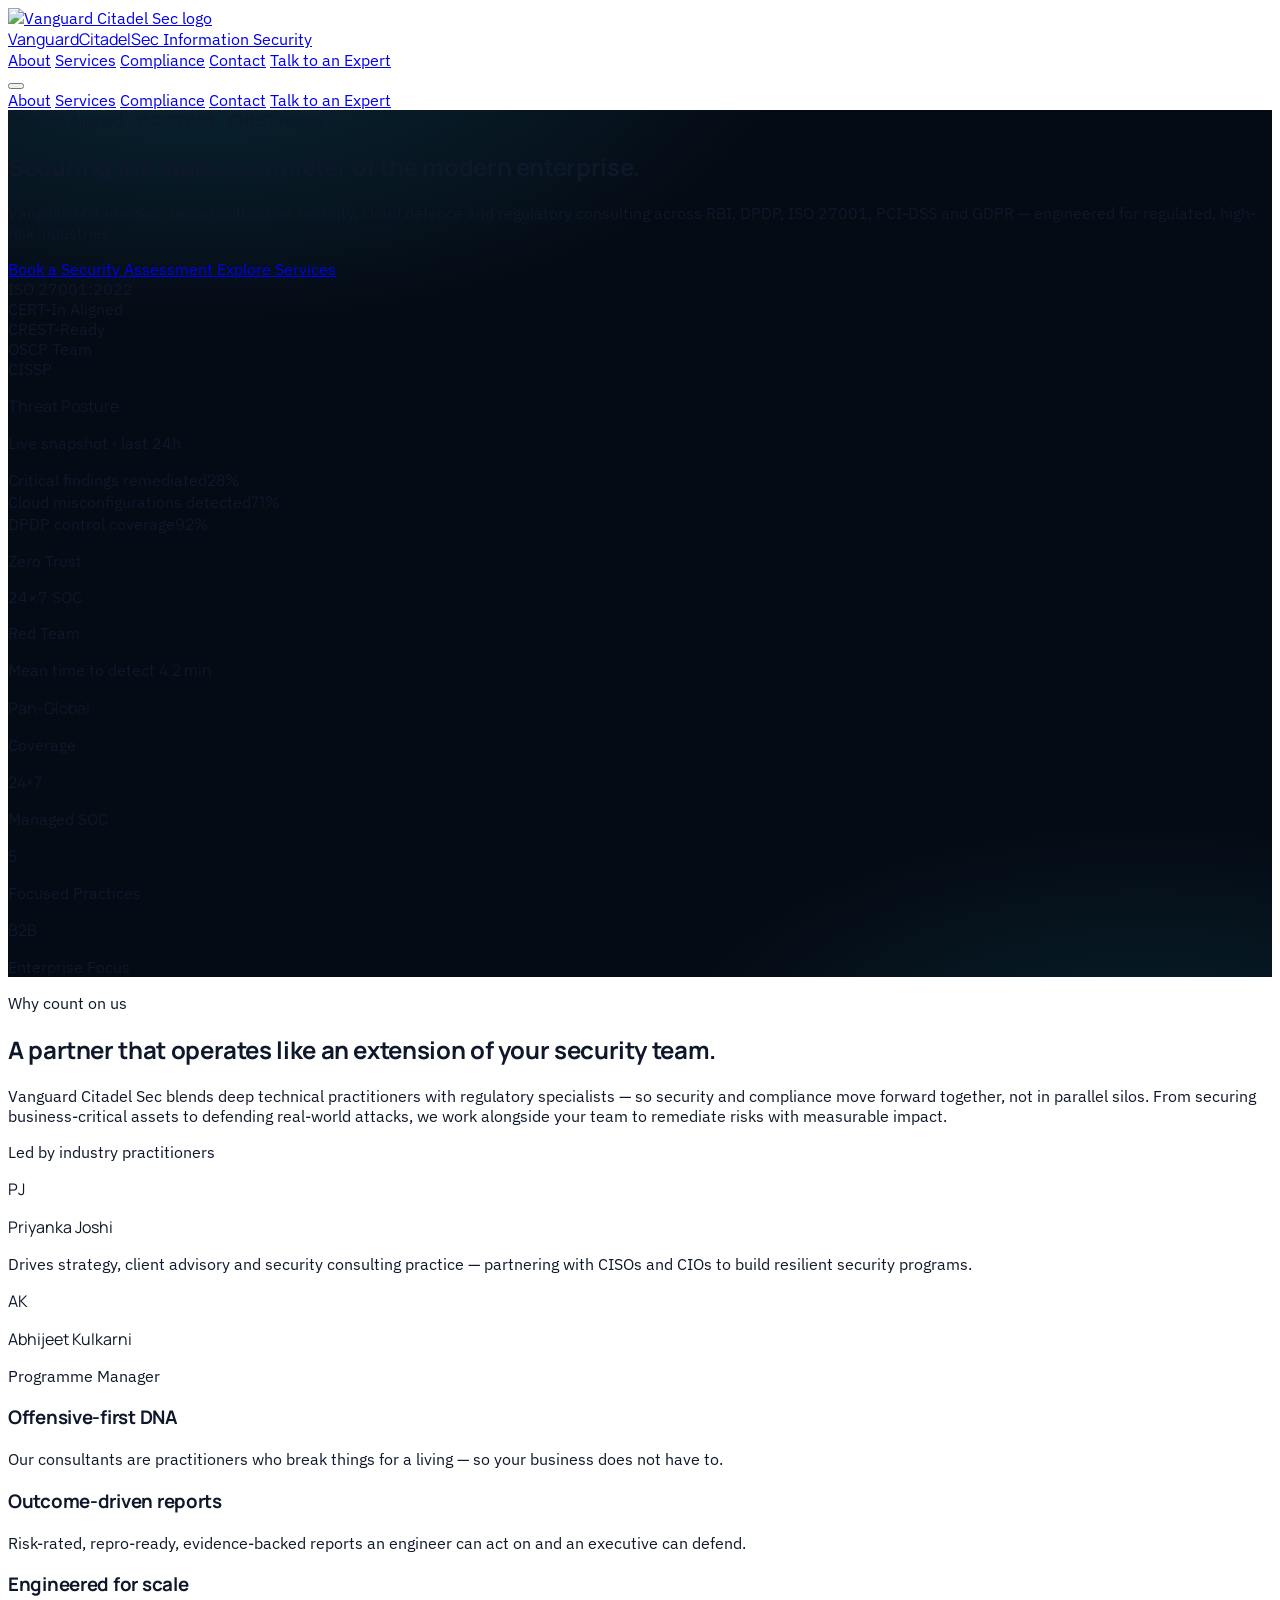
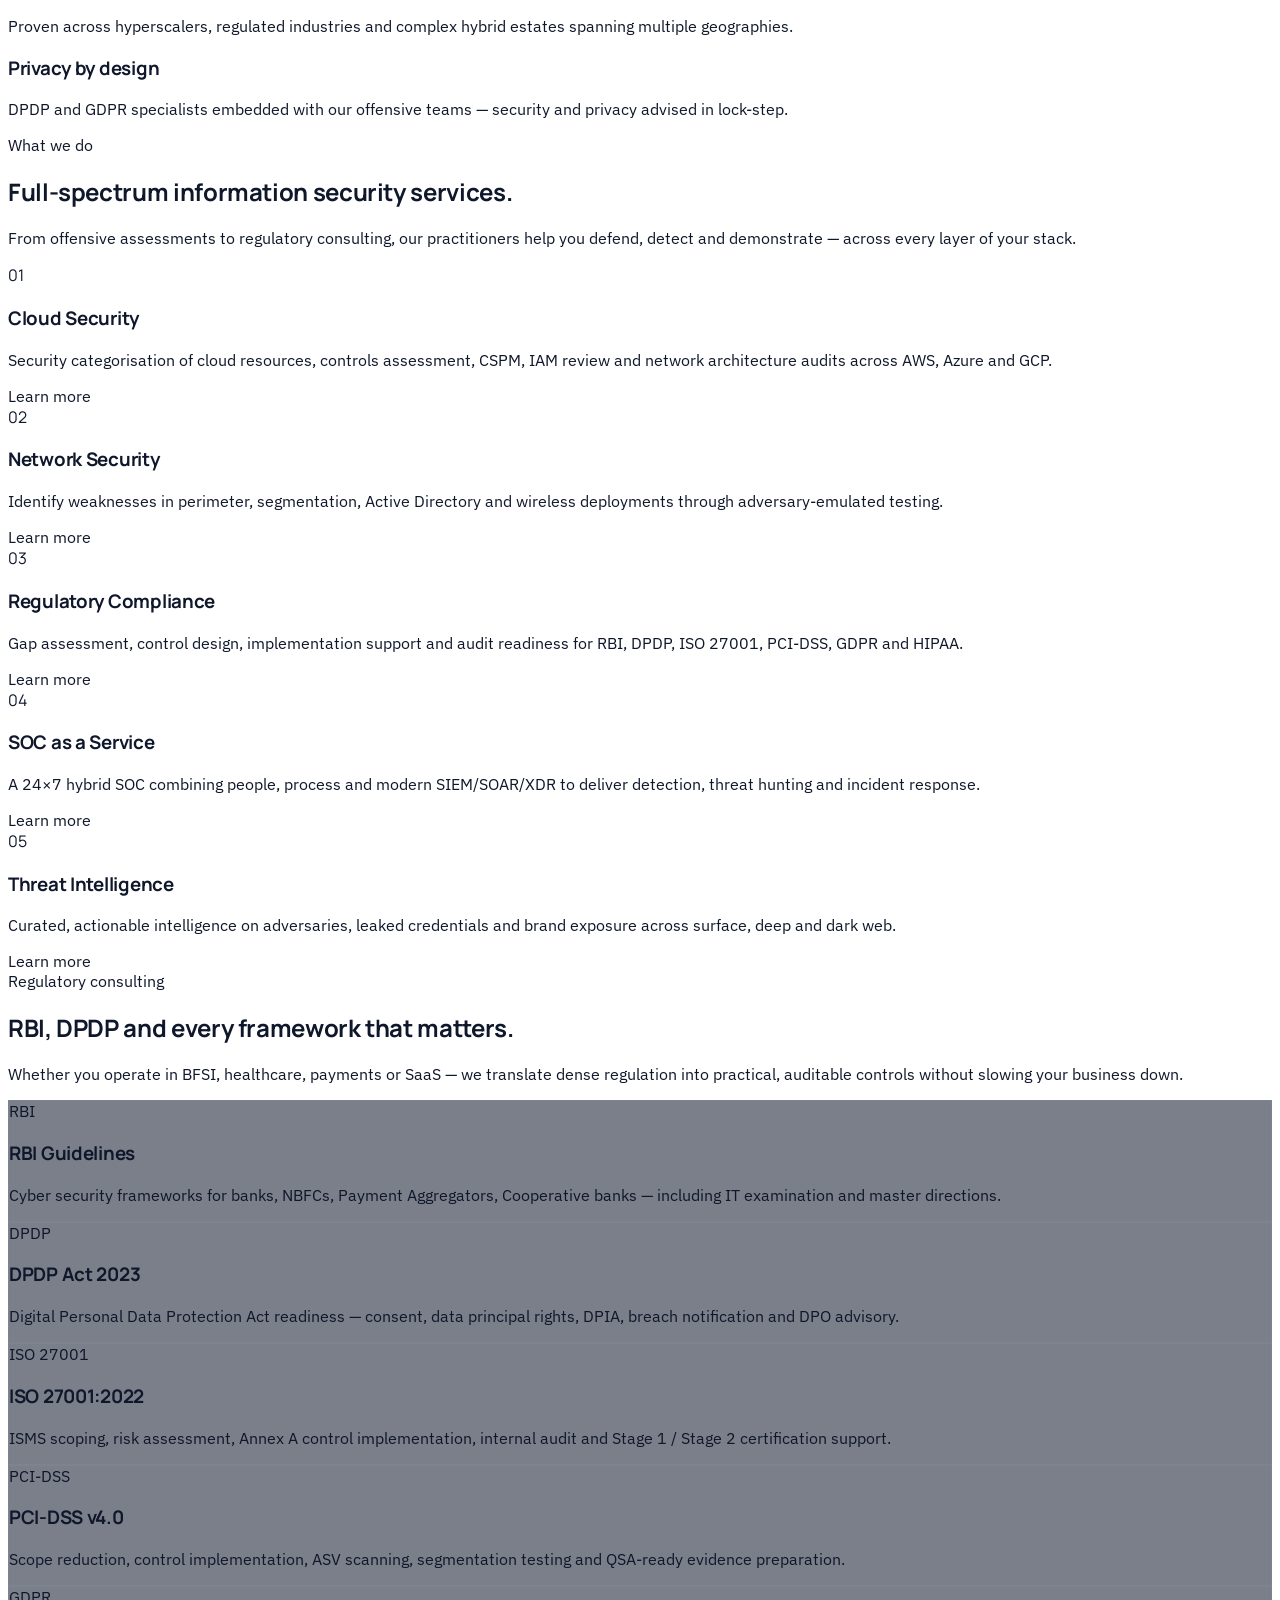
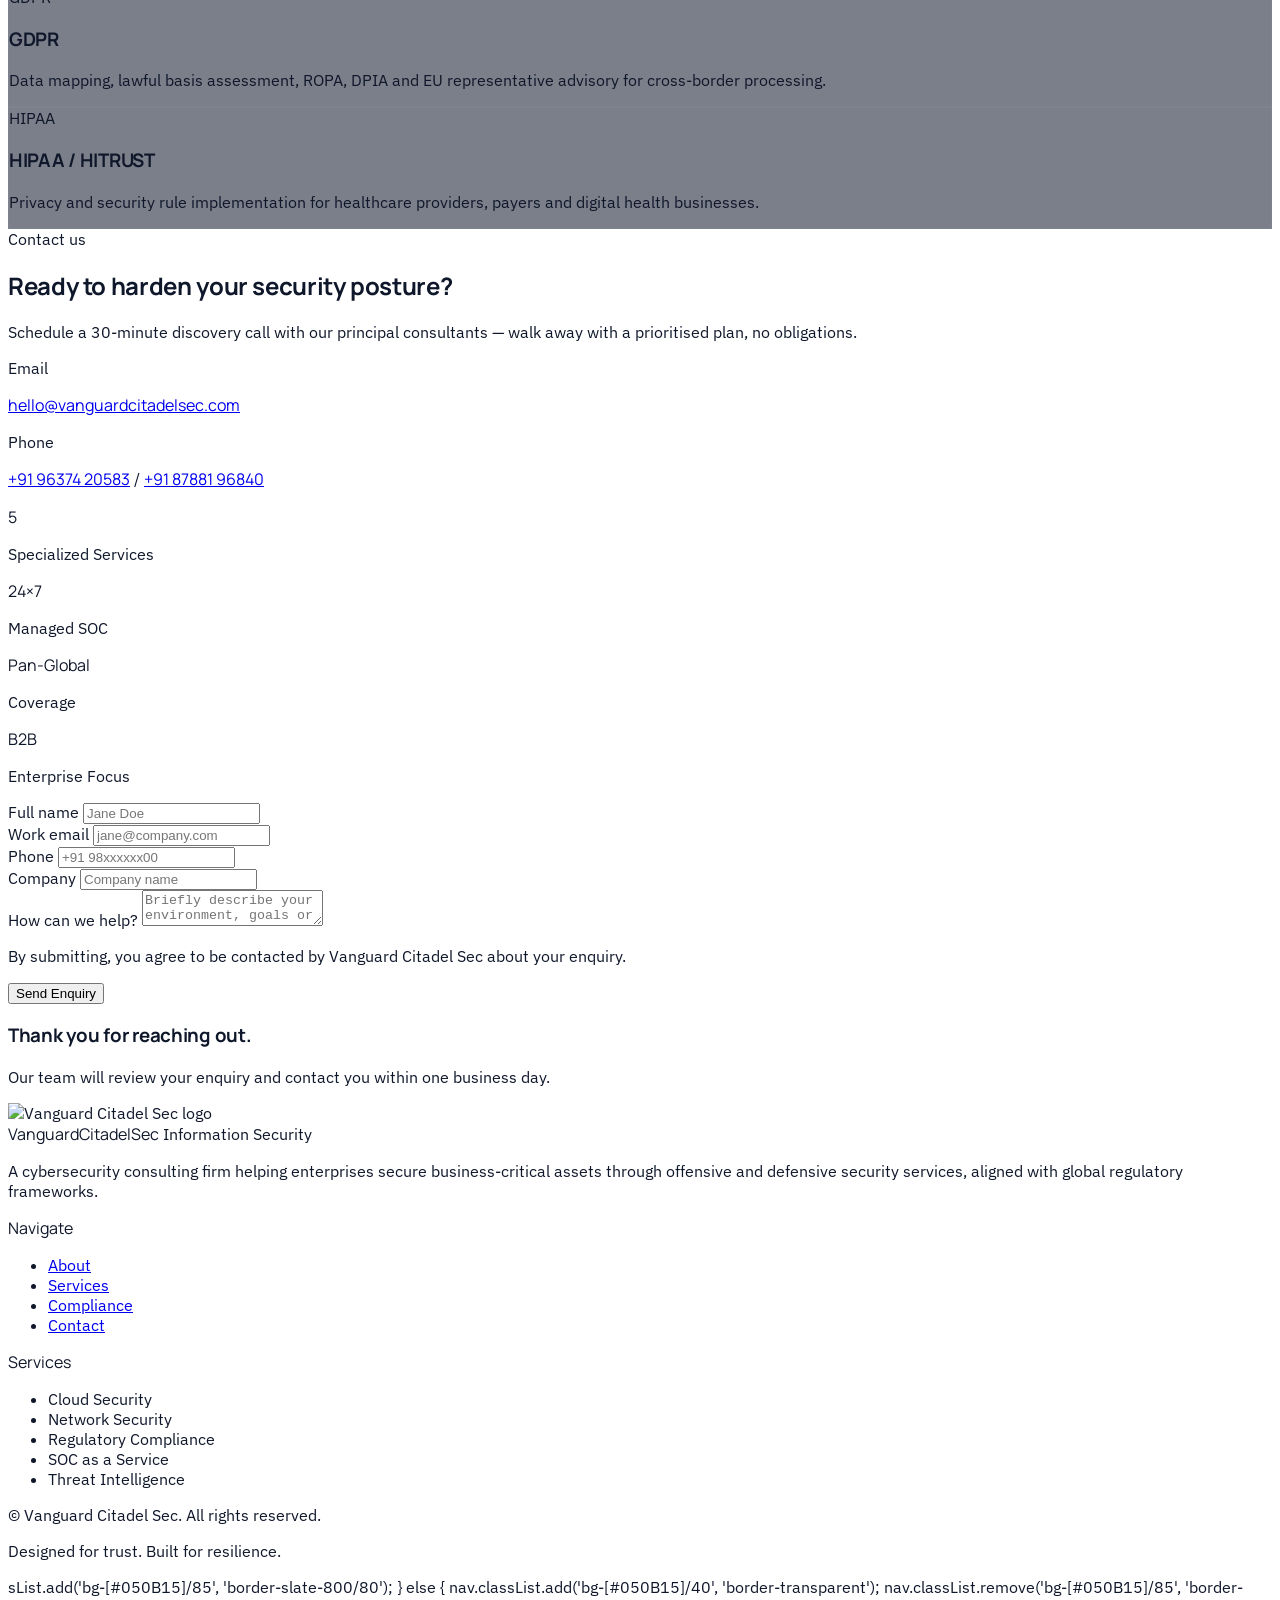
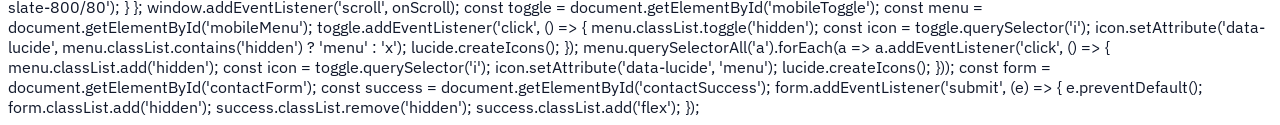
==== commit 84ae6bfb: "auto-commit for 7844828e-6d27-4fa8-892b-b644a668a3e0" ====
--- a/exports/alternating-theme/index.html
+++ b/exports/alternating-theme/index.html
@@ -111,11 +111,11 @@
         <a href="#services" class="inline-flex items-center gap-2 rounded-md border border-slate-700 bg-white/5 px-6 py-3 text-sm font-semibold text-slate-100 hover:border-cyan-500/50 hover:bg-white/10 transition-colors">Explore Services</a>
       </div>
       <div class="mt-10 grid grid-cols-2 sm:grid-cols-3 lg:grid-cols-5 gap-x-6 gap-y-3">
-        <div class="flex items-center gap-2 text-xs sm:text-sm text-slate-400"><i data-lucide="check-circle-2" class="h-4 w-4 text-cyan-400 shrink-0"></i><span>ISO 27001:2022</span></div>
-        <div class="flex items-center gap-2 text-xs sm:text-sm text-slate-400"><i data-lucide="check-circle-2" class="h-4 w-4 text-cyan-400 shrink-0"></i><span>CERT-In Aligned</span></div>
-        <div class="flex items-center gap-2 text-xs sm:text-sm text-slate-400"><i data-lucide="check-circle-2" class="h-4 w-4 text-cyan-400 shrink-0"></i><span>CREST-Ready</span></div>
-        <div class="flex items-center gap-2 text-xs sm:text-sm text-slate-400"><i data-lucide="check-circle-2" class="h-4 w-4 text-cyan-400 shrink-0"></i><span>OSCP Team</span></div>
-        <div class="flex items-center gap-2 text-xs sm:text-sm text-slate-400"><i data-lucide="check-circle-2" class="h-4 w-4 text-cyan-400 shrink-0"></i><span>CISSP</span></div>
+        <div class="flex items-center gap-2 text-xs sm:text-sm text-slate-400"><i data-lucide="check-circle-2" class="h-4 w-4 text-cyan-400 shrink-0"></i><span class="whitespace-nowrap">ISO 27001:2022</span></div>
+        <div class="flex items-center gap-2 text-xs sm:text-sm text-slate-400"><i data-lucide="check-circle-2" class="h-4 w-4 text-cyan-400 shrink-0"></i><span class="whitespace-nowrap">CERT-In Aligned</span></div>
+        <div class="flex items-center gap-2 text-xs sm:text-sm text-slate-400"><i data-lucide="check-circle-2" class="h-4 w-4 text-cyan-400 shrink-0"></i><span class="whitespace-nowrap">CREST-Ready</span></div>
+        <div class="flex items-center gap-2 text-xs sm:text-sm text-slate-400"><i data-lucide="check-circle-2" class="h-4 w-4 text-cyan-400 shrink-0"></i><span class="whitespace-nowrap">OSCP Team</span></div>
+        <div class="flex items-center gap-2 text-xs sm:text-sm text-slate-400"><i data-lucide="check-circle-2" class="h-4 w-4 text-cyan-400 shrink-0"></i><span class="whitespace-nowrap">CISSP</span></div>
       </div>
     </div>
 
@@ -198,7 +198,7 @@
             <div class="h-12 w-12 shrink-0 rounded-lg bg-cyan-50 border border-cyan-200 text-cyan-700 flex items-center justify-center font-bold text-base" style="font-family:'Manrope',sans-serif;">AK</div>
             <div>
               <p class="font-semibold text-slate-900" style="font-family:'Manrope',sans-serif;">Abhijeet Kulkarni</p>
-              <p class="mt-2 text-sm text-slate-600 leading-relaxed">Leads technical delivery across Cloud Security, SOC operations and offensive testing — with deep expertise in defensive engineering.</p>
+              <p class="mt-1 text-xs tracking-[0.15em] uppercase font-semibold text-cyan-600">Programme Manager</p>
             </div>
           </div>
         </div>
@@ -499,3 +499,37 @@
 </script>
 </body>
 </html>
+sList.add('bg-[#050B15]/85', 'border-slate-800/80');
+    } else {
+      nav.classList.add('bg-[#050B15]/40', 'border-transparent');
+      nav.classList.remove('bg-[#050B15]/85', 'border-slate-800/80');
+    }
+  };
+  window.addEventListener('scroll', onScroll);
+
+  const toggle = document.getElementById('mobileToggle');
+  const menu = document.getElementById('mobileMenu');
+  toggle.addEventListener('click', () => {
+    menu.classList.toggle('hidden');
+    const icon = toggle.querySelector('i');
+    icon.setAttribute('data-lucide', menu.classList.contains('hidden') ? 'menu' : 'x');
+    lucide.createIcons();
+  });
+  menu.querySelectorAll('a').forEach(a => a.addEventListener('click', () => {
+    menu.classList.add('hidden');
+    const icon = toggle.querySelector('i');
+    icon.setAttribute('data-lucide', 'menu');
+    lucide.createIcons();
+  }));
+
+  const form = document.getElementById('contactForm');
+  const success = document.getElementById('contactSuccess');
+  form.addEventListener('submit', (e) => {
+    e.preventDefault();
+    form.classList.add('hidden');
+    success.classList.remove('hidden');
+    success.classList.add('flex');
+  });
+</script>
+</body>
+</html>
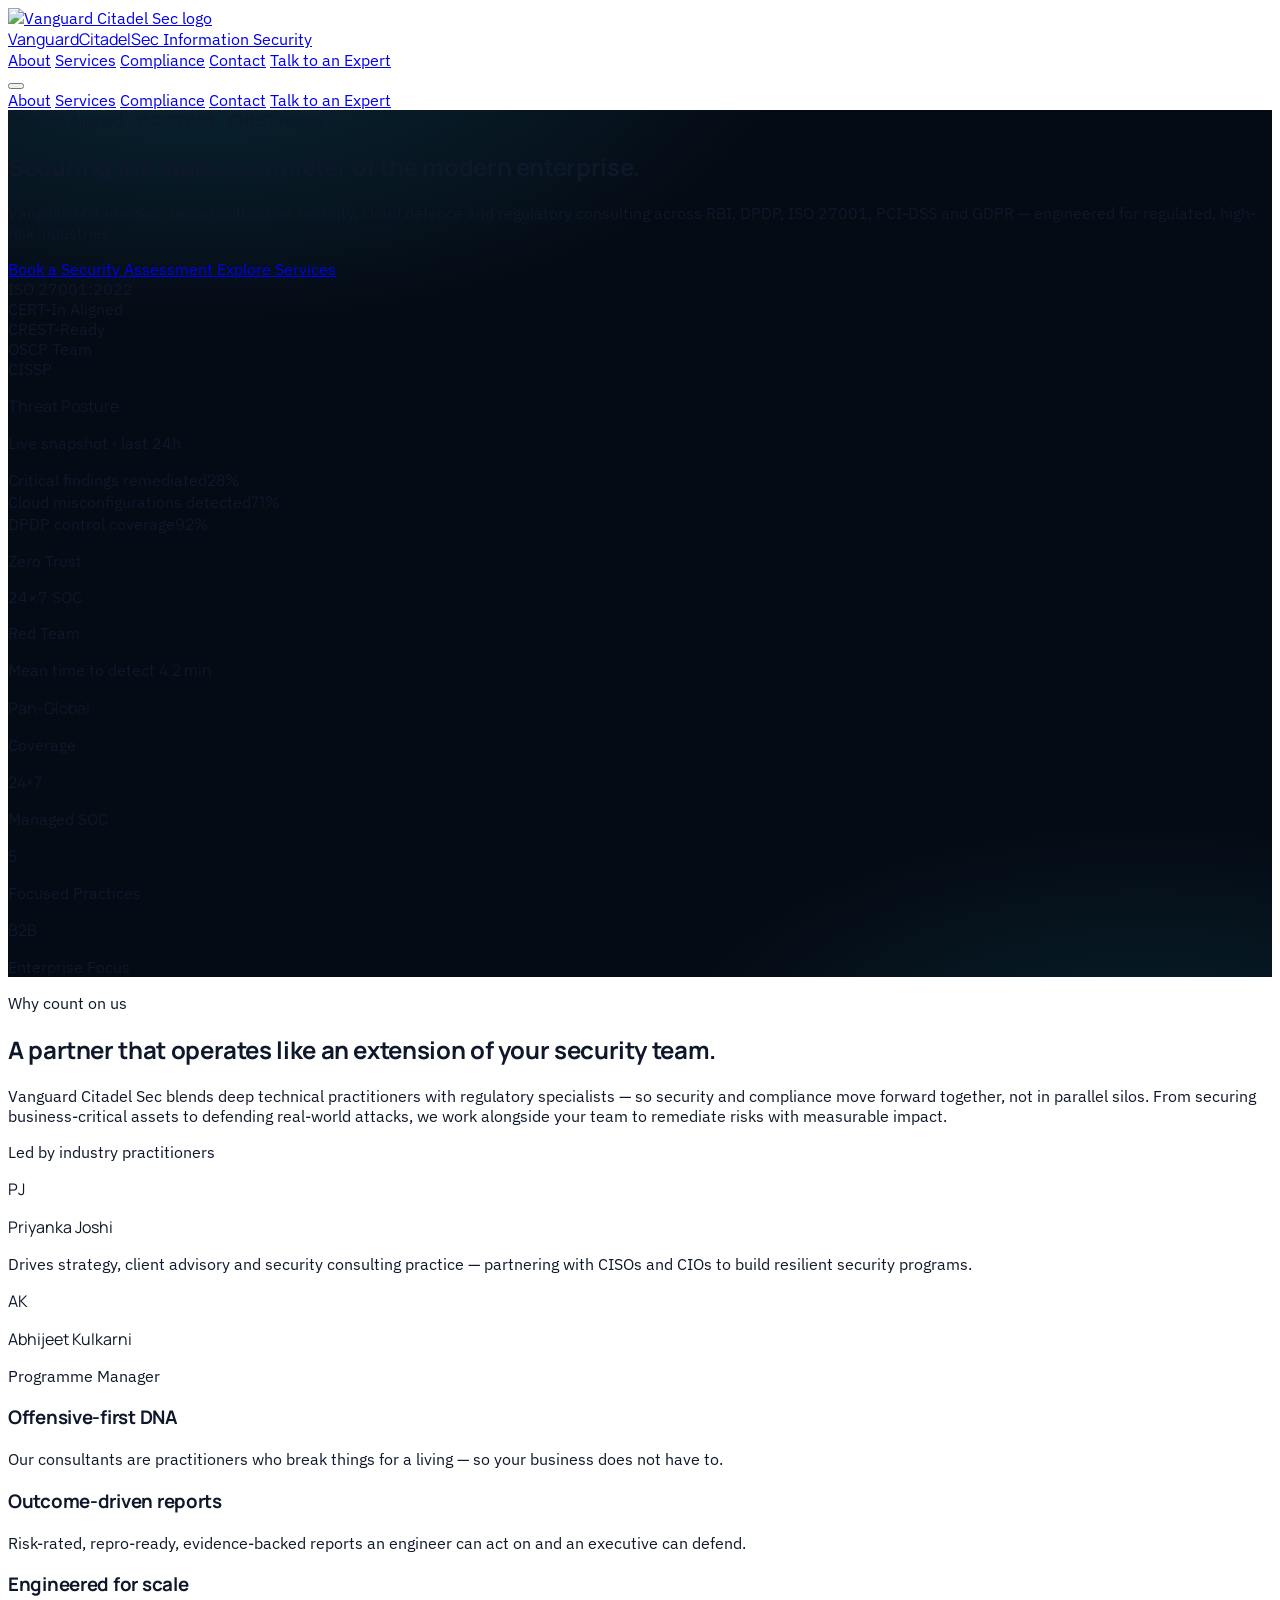
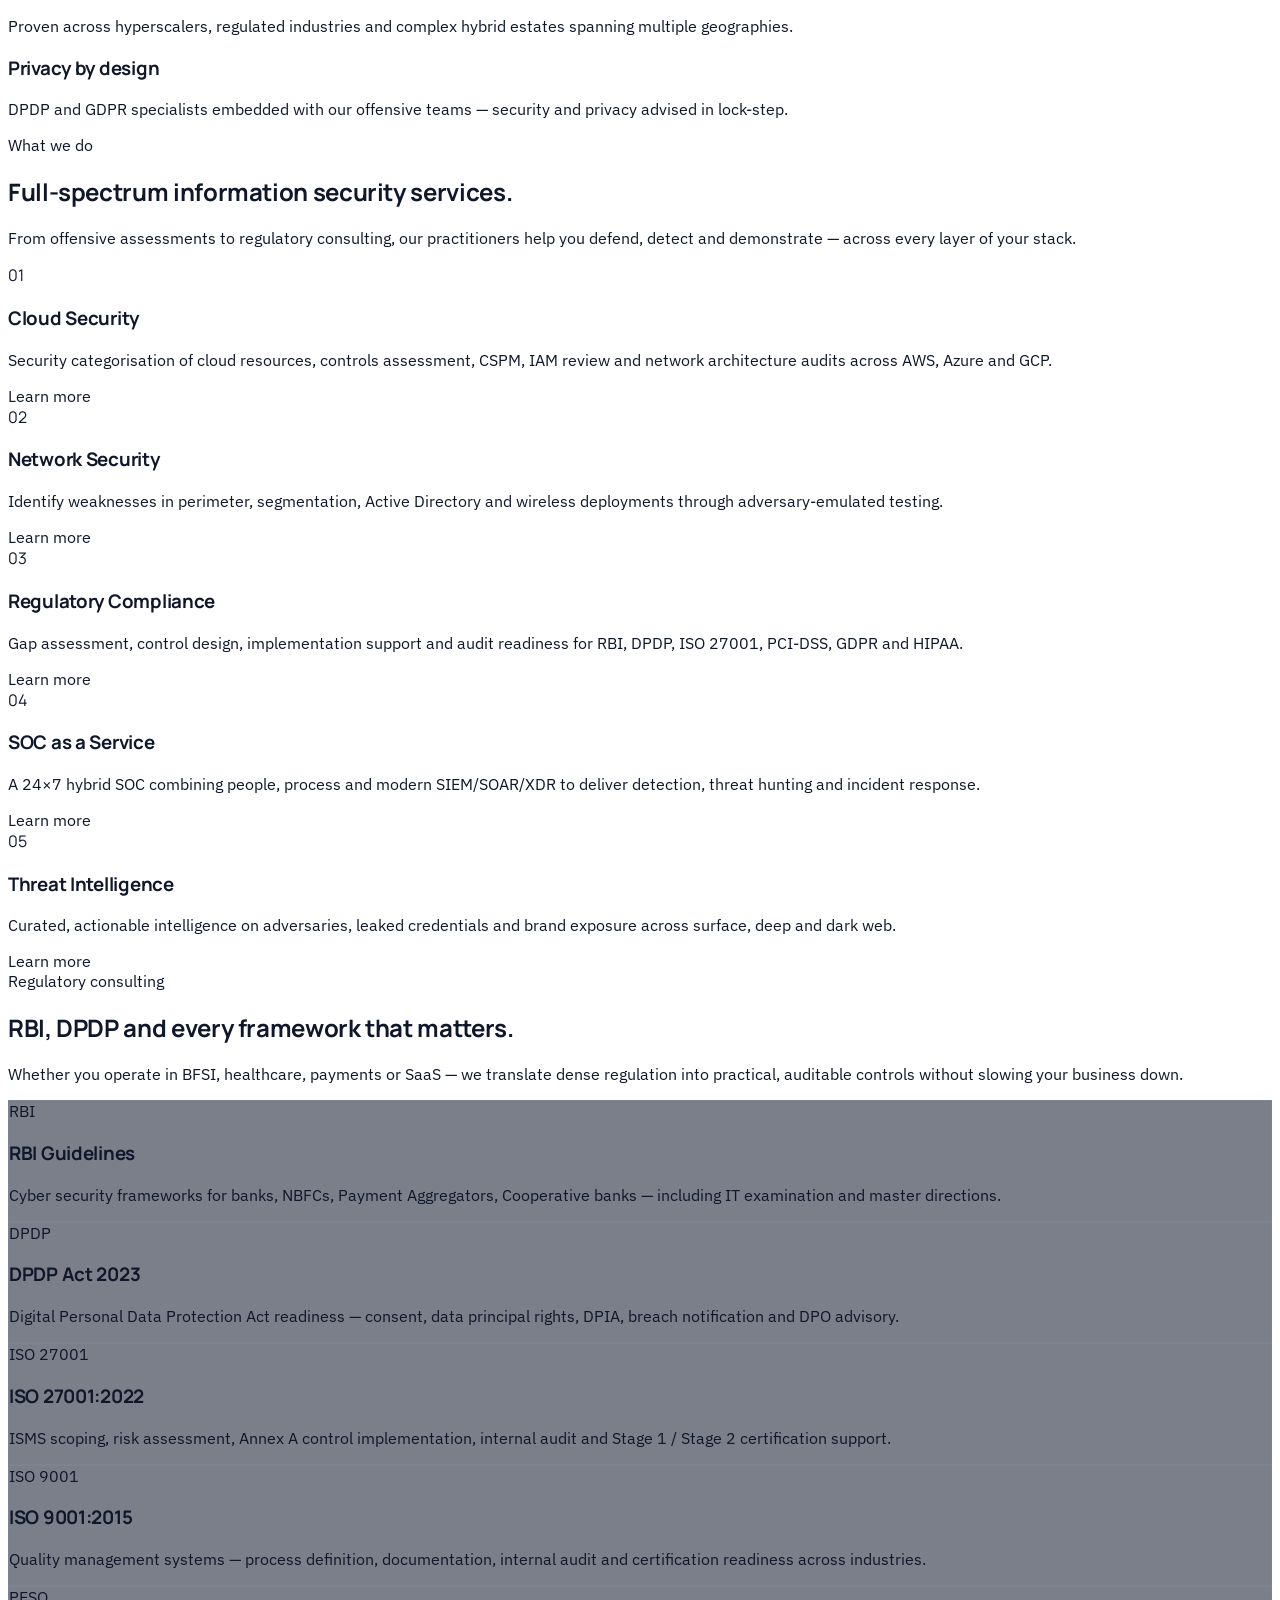
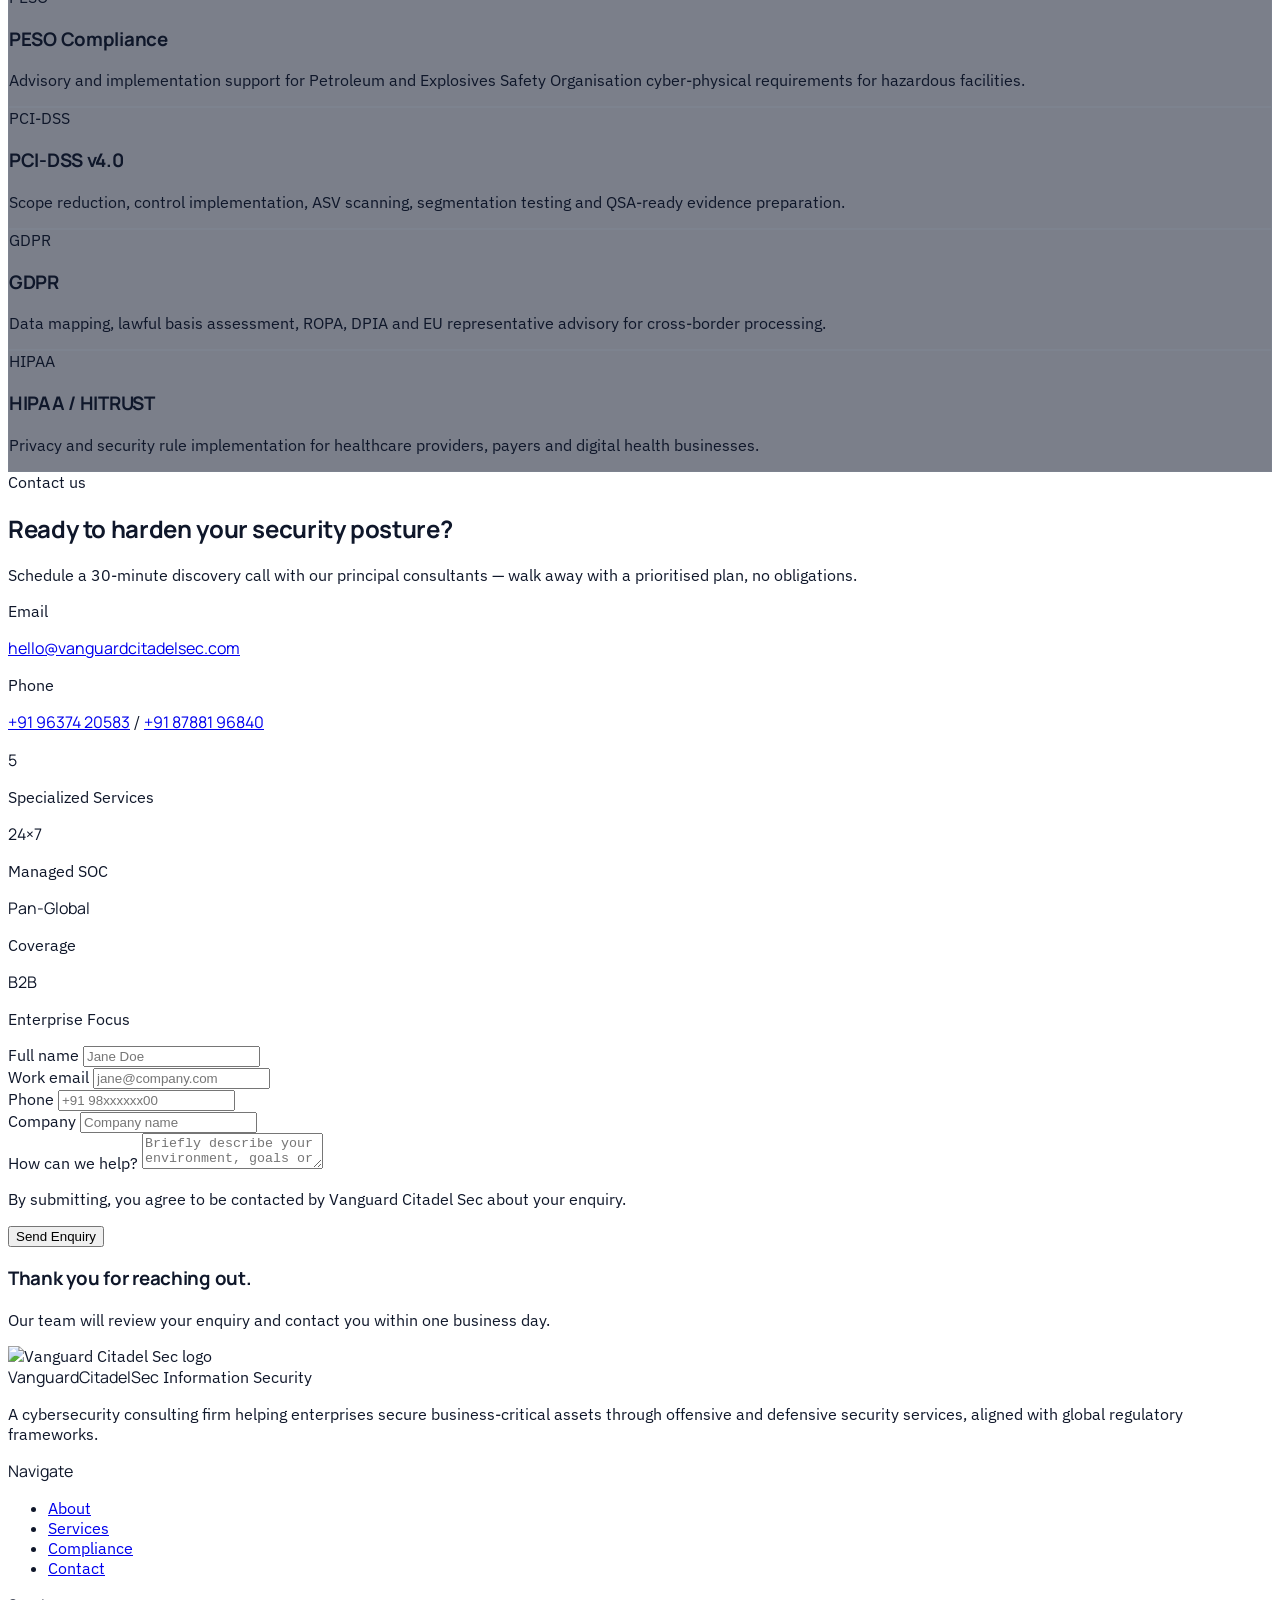
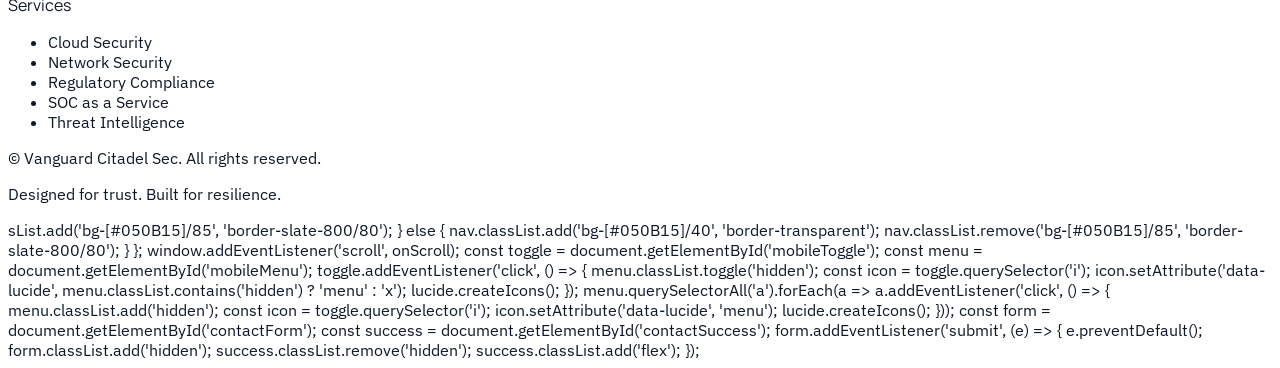
==== commit 0e68a8bc: "auto-commit for 9e586fb6-6b20-413b-8f15-8fd8011ea4b6" ====
--- a/exports/alternating-theme/index.html
+++ b/exports/alternating-theme/index.html
@@ -314,6 +314,16 @@
         <span class="inline-block rounded-md bg-cyan-400/10 border border-cyan-400/20 px-2.5 py-1 text-[11px] font-bold tracking-wider text-cyan-300">ISO 27001</span>
         <h3 class="mt-4 text-lg font-semibold text-white" style="font-family:'Manrope',sans-serif;">ISO 27001:2022</h3>
         <p class="mt-2 text-sm text-slate-400 leading-relaxed">ISMS scoping, risk assessment, Annex A control implementation, internal audit and Stage 1 / Stage 2 certification support.</p>
+      </div>
+      <div class="card-dark rounded-xl p-6">
+        <span class="inline-block rounded-md bg-cyan-400/10 border border-cyan-400/20 px-2.5 py-1 text-[11px] font-bold tracking-wider text-cyan-300">ISO 9001</span>
+        <h3 class="mt-4 text-lg font-semibold text-white" style="font-family:'Manrope',sans-serif;">ISO 9001:2015</h3>
+        <p class="mt-2 text-sm text-slate-400 leading-relaxed">Quality management systems — process definition, documentation, internal audit and certification readiness across industries.</p>
+      </div>
+      <div class="card-dark rounded-xl p-6">
+        <span class="inline-block rounded-md bg-cyan-400/10 border border-cyan-400/20 px-2.5 py-1 text-[11px] font-bold tracking-wider text-cyan-300">PESO</span>
+        <h3 class="mt-4 text-lg font-semibold text-white" style="font-family:'Manrope',sans-serif;">PESO Compliance</h3>
+        <p class="mt-2 text-sm text-slate-400 leading-relaxed">Advisory and implementation support for Petroleum and Explosives Safety Organisation cyber-physical requirements for hazardous facilities.</p>
       </div>
       <div class="card-dark rounded-xl p-6">
         <span class="inline-block rounded-md bg-cyan-400/10 border border-cyan-400/20 px-2.5 py-1 text-[11px] font-bold tracking-wider text-cyan-300">PCI-DSS</span>
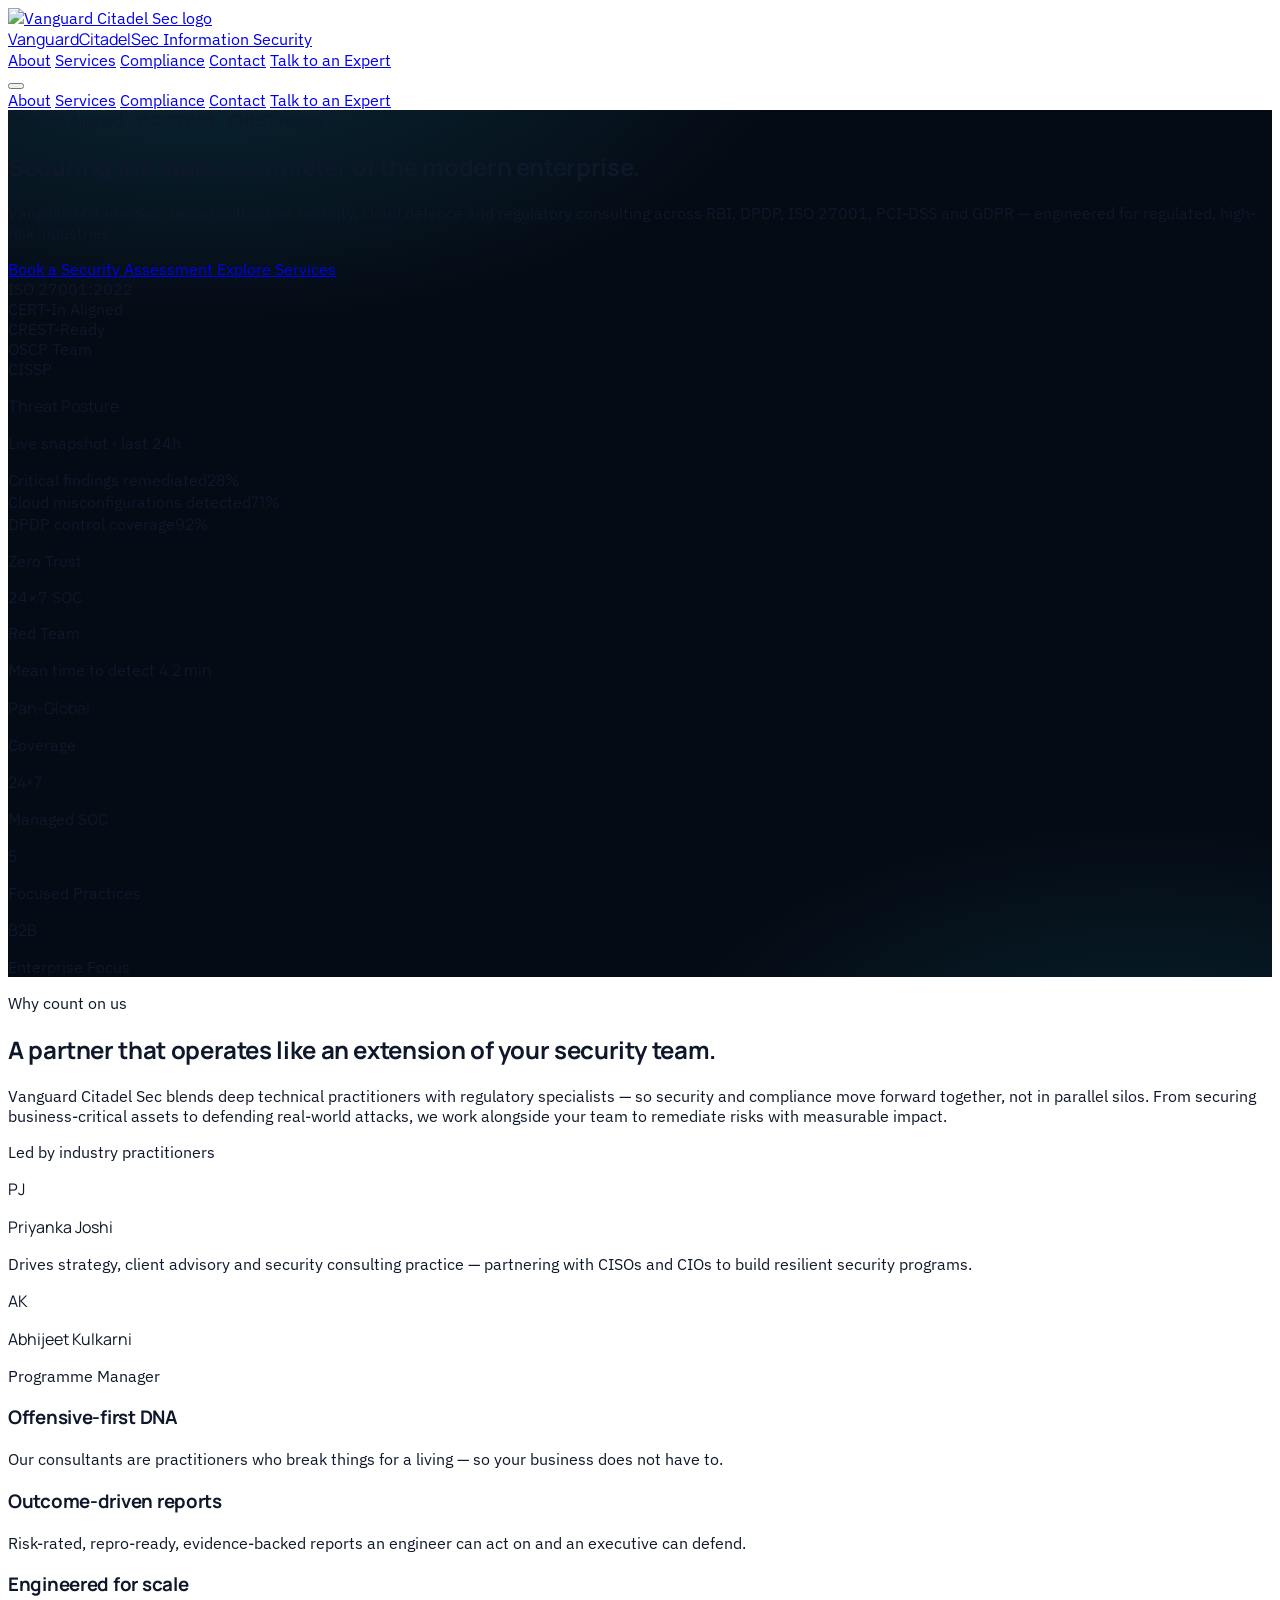
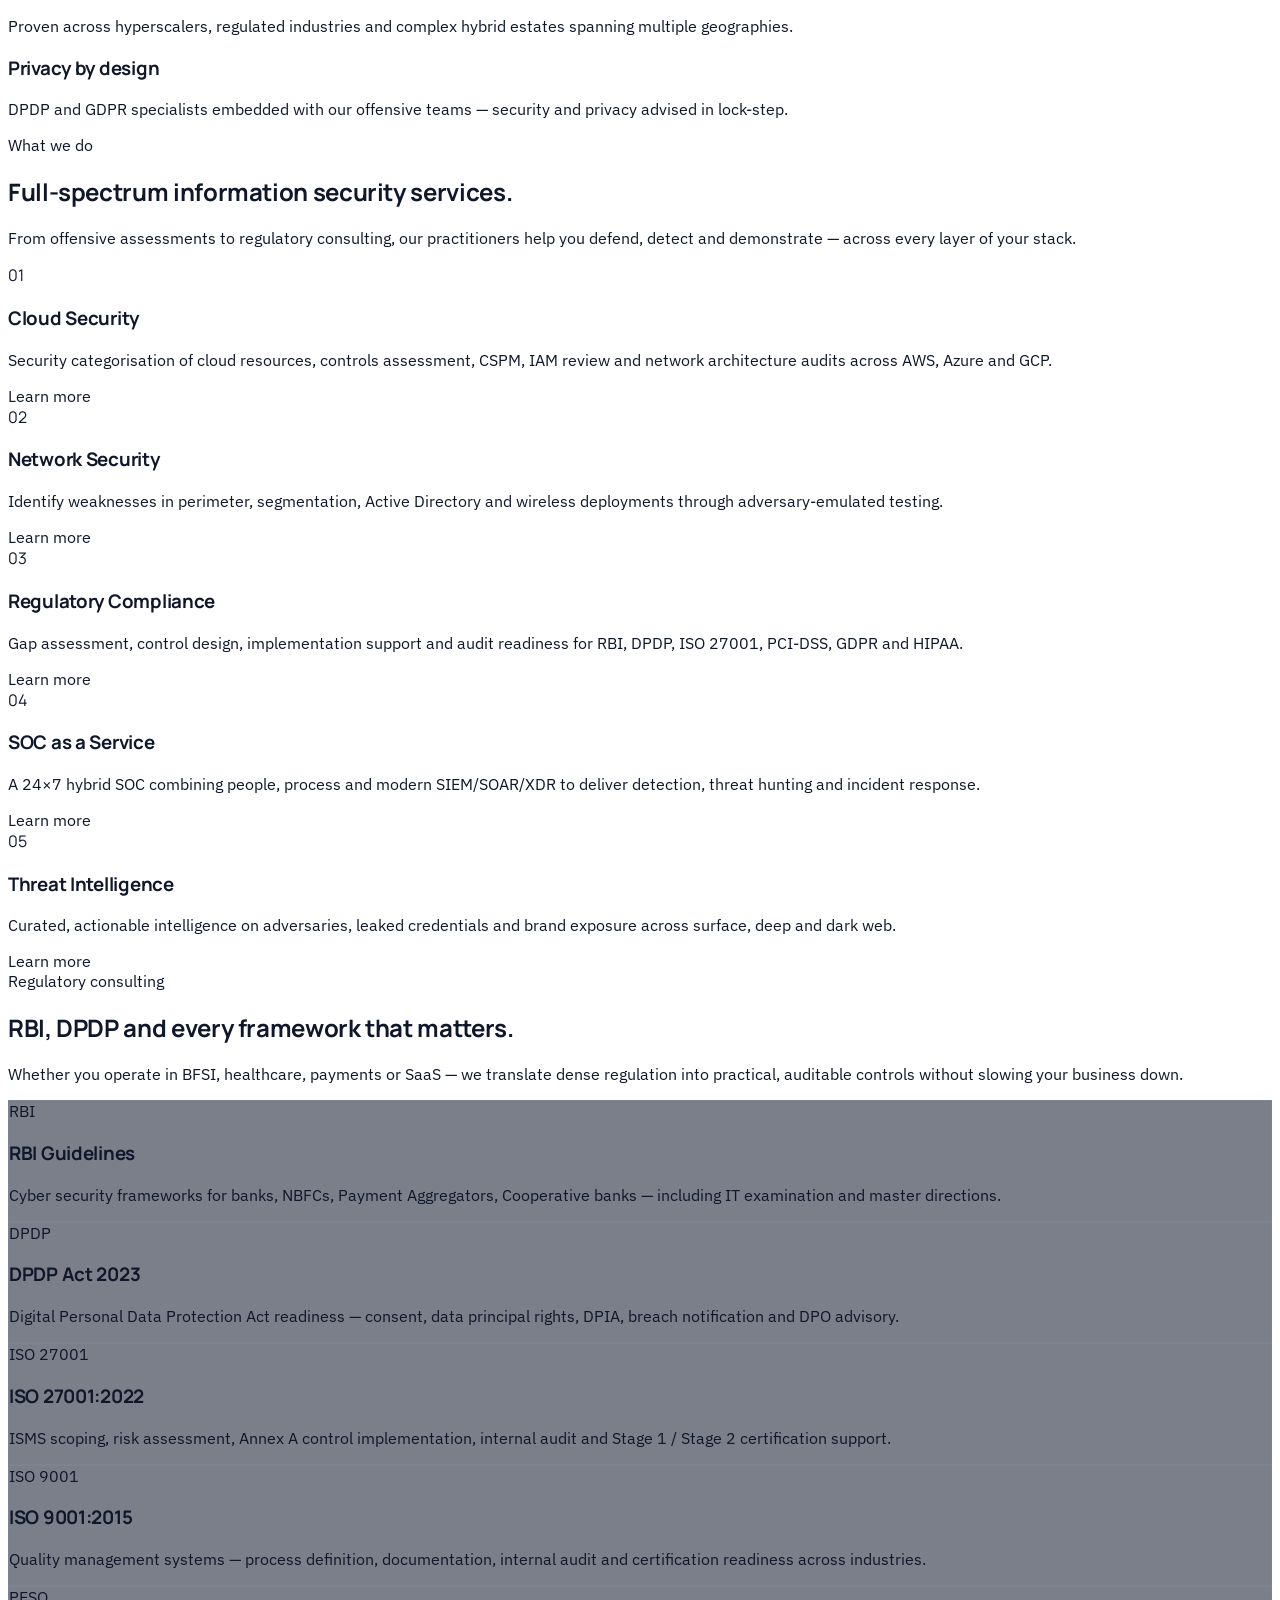
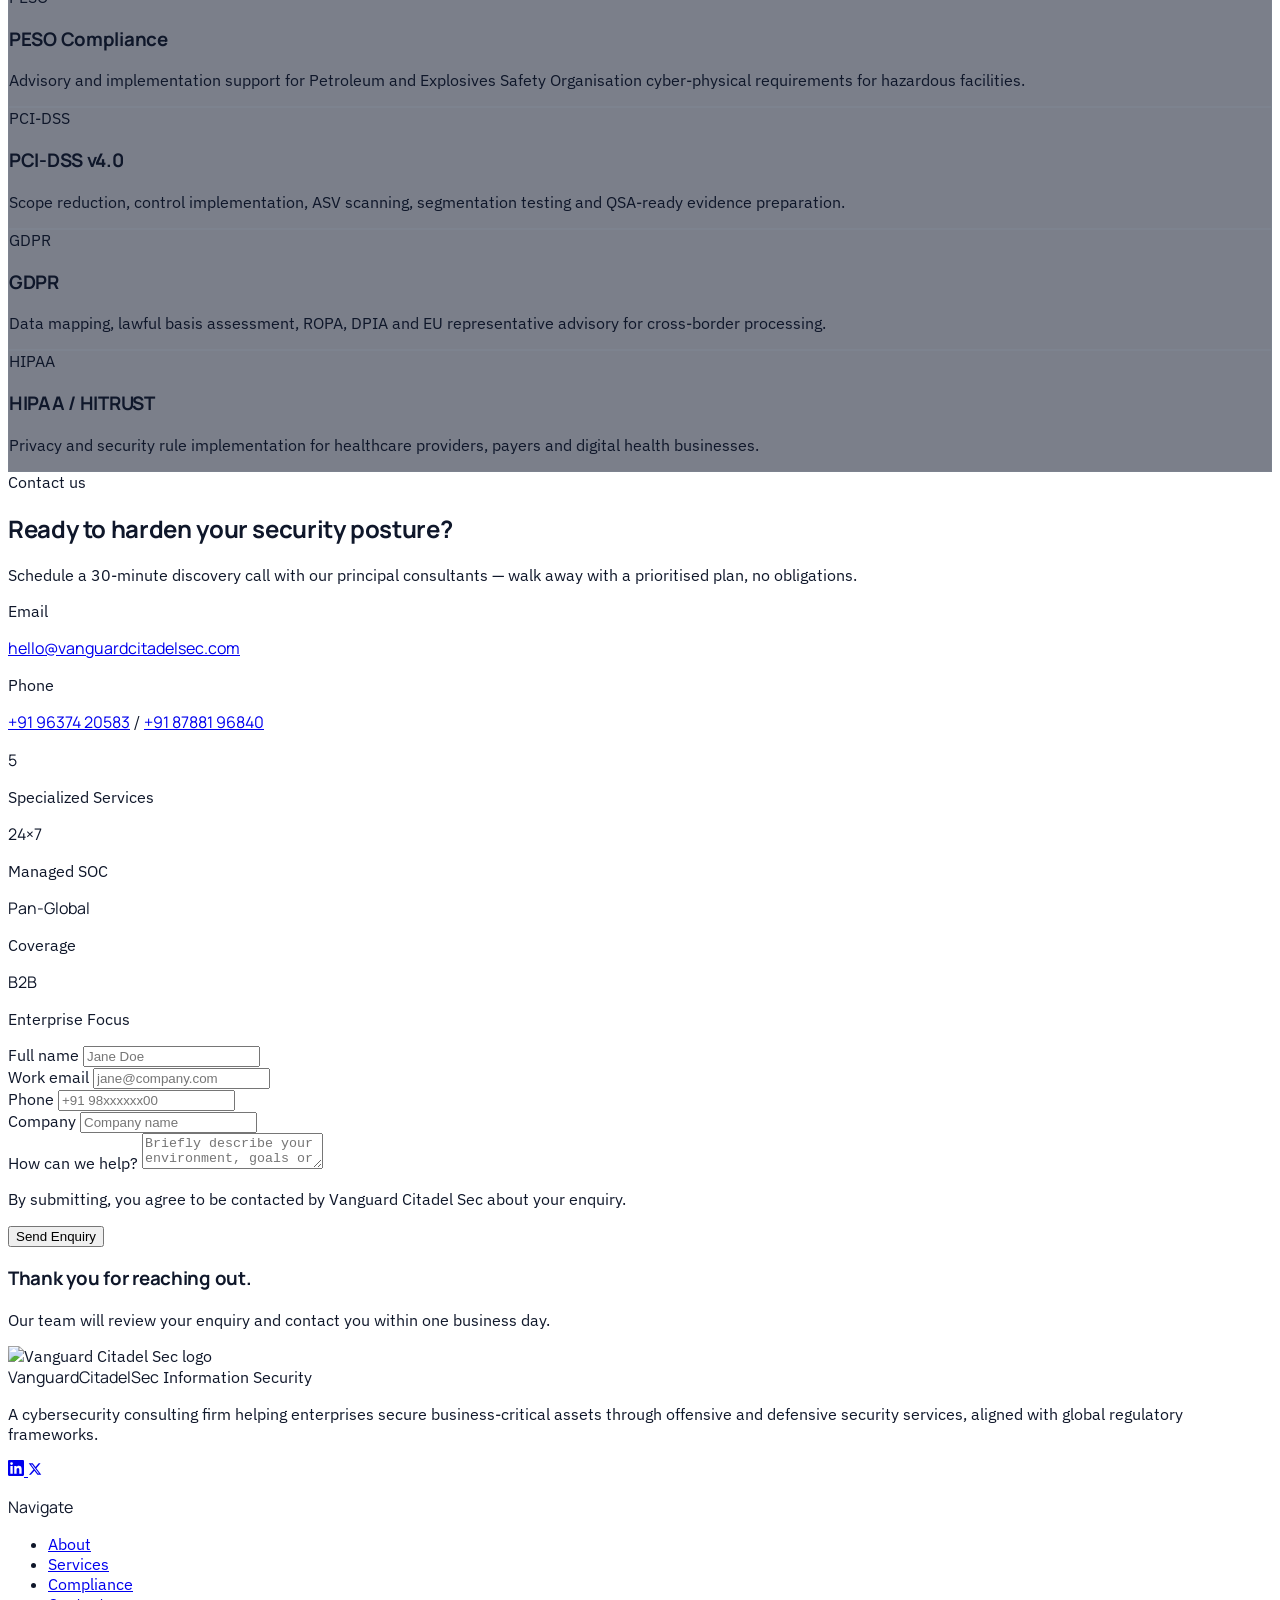
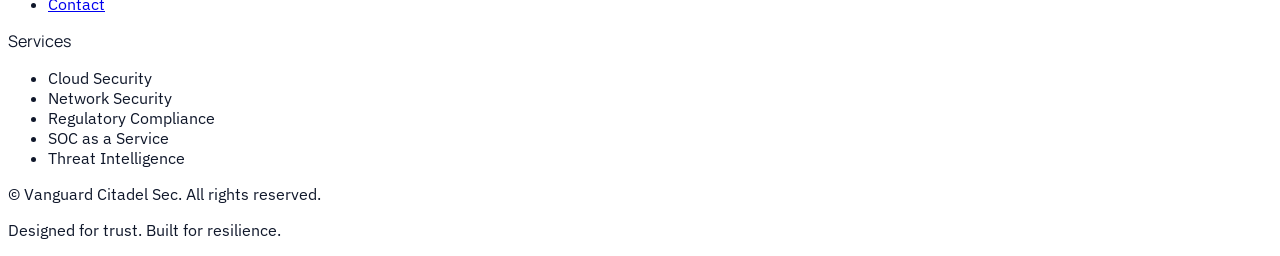
==== commit e6af63eb: "auto-commit for 77d1cc03-8f6c-42c1-b699-0ecbc8bc5c85" ====
--- a/exports/alternating-theme/index.html
+++ b/exports/alternating-theme/index.html
@@ -435,8 +435,12 @@
         </div>
         <p class="mt-5 max-w-md text-sm leading-relaxed text-slate-500">A cybersecurity consulting firm helping enterprises secure business-critical assets through offensive and defensive security services, aligned with global regulatory frameworks.</p>
         <div class="mt-6 flex items-center gap-3">
-          <a href="#" aria-label="LinkedIn" class="inline-flex h-9 w-9 items-center justify-center rounded-md border border-slate-800 text-slate-400 hover:text-cyan-400 hover:border-cyan-500/40 transition-colors"><i data-lucide="linkedin" class="h-4 w-4"></i></a>
-          <a href="#" aria-label="Twitter" class="inline-flex h-9 w-9 items-center justify-center rounded-md border border-slate-800 text-slate-400 hover:text-cyan-400 hover:border-cyan-500/40 transition-colors"><i data-lucide="twitter" class="h-4 w-4"></i></a>
+          <a href="#" aria-label="LinkedIn" class="inline-flex h-9 w-9 items-center justify-center rounded-md border border-slate-800 text-slate-400 hover:text-cyan-400 hover:border-cyan-500/40 transition-colors">
+            <svg xmlns="http://www.w3.org/2000/svg" width="16" height="16" viewBox="0 0 24 24" fill="currentColor"><path d="M20.447 20.452h-3.554v-5.569c0-1.328-.027-3.037-1.852-3.037-1.853 0-2.136 1.445-2.136 2.939v5.667H9.351V9h3.414v1.561h.046c.477-.9 1.637-1.85 3.37-1.85 3.601 0 4.267 2.37 4.267 5.455v6.286zM5.337 7.433a2.062 2.062 0 01-2.063-2.065 2.063 2.063 0 112.063 2.065zm1.782 13.019H3.555V9h3.564v11.452zM22.225 0H1.771C.792 0 0 .774 0 1.729v20.542C0 23.227.792 24 1.771 24h20.451C23.2 24 24 23.227 24 22.271V1.729C24 .774 23.2 0 22.222 0h.003z"/></svg>
+          </a>
+          <a href="#" aria-label="Twitter / X" class="inline-flex h-9 w-9 items-center justify-center rounded-md border border-slate-800 text-slate-400 hover:text-cyan-400 hover:border-cyan-500/40 transition-colors">
+            <svg xmlns="http://www.w3.org/2000/svg" width="14" height="14" viewBox="0 0 24 24" fill="currentColor"><path d="M18.244 2.25h3.308l-7.227 8.26 8.502 11.24H16.17l-5.214-6.817L4.99 21.75H1.68l7.73-8.835L1.254 2.25H8.08l4.713 6.231zm-1.161 17.52h1.833L7.084 4.126H5.117z"/></svg>
+          </a>
           <a href="mailto:hello@vanguardcitadelsec.com" aria-label="Email" class="inline-flex h-9 w-9 items-center justify-center rounded-md border border-slate-800 text-slate-400 hover:text-cyan-400 hover:border-cyan-500/40 transition-colors"><i data-lucide="mail" class="h-4 w-4"></i></a>
         </div>
       </div>
@@ -509,37 +513,3 @@
 </script>
 </body>
 </html>
-sList.add('bg-[#050B15]/85', 'border-slate-800/80');
-    } else {
-      nav.classList.add('bg-[#050B15]/40', 'border-transparent');
-      nav.classList.remove('bg-[#050B15]/85', 'border-slate-800/80');
-    }
-  };
-  window.addEventListener('scroll', onScroll);
-
-  const toggle = document.getElementById('mobileToggle');
-  const menu = document.getElementById('mobileMenu');
-  toggle.addEventListener('click', () => {
-    menu.classList.toggle('hidden');
-    const icon = toggle.querySelector('i');
-    icon.setAttribute('data-lucide', menu.classList.contains('hidden') ? 'menu' : 'x');
-    lucide.createIcons();
-  });
-  menu.querySelectorAll('a').forEach(a => a.addEventListener('click', () => {
-    menu.classList.add('hidden');
-    const icon = toggle.querySelector('i');
-    icon.setAttribute('data-lucide', 'menu');
-    lucide.createIcons();
-  }));
-
-  const form = document.getElementById('contactForm');
-  const success = document.getElementById('contactSuccess');
-  form.addEventListener('submit', (e) => {
-    e.preventDefault();
-    form.classList.add('hidden');
-    success.classList.remove('hidden');
-    success.classList.add('flex');
-  });
-</script>
-</body>
-</html>
